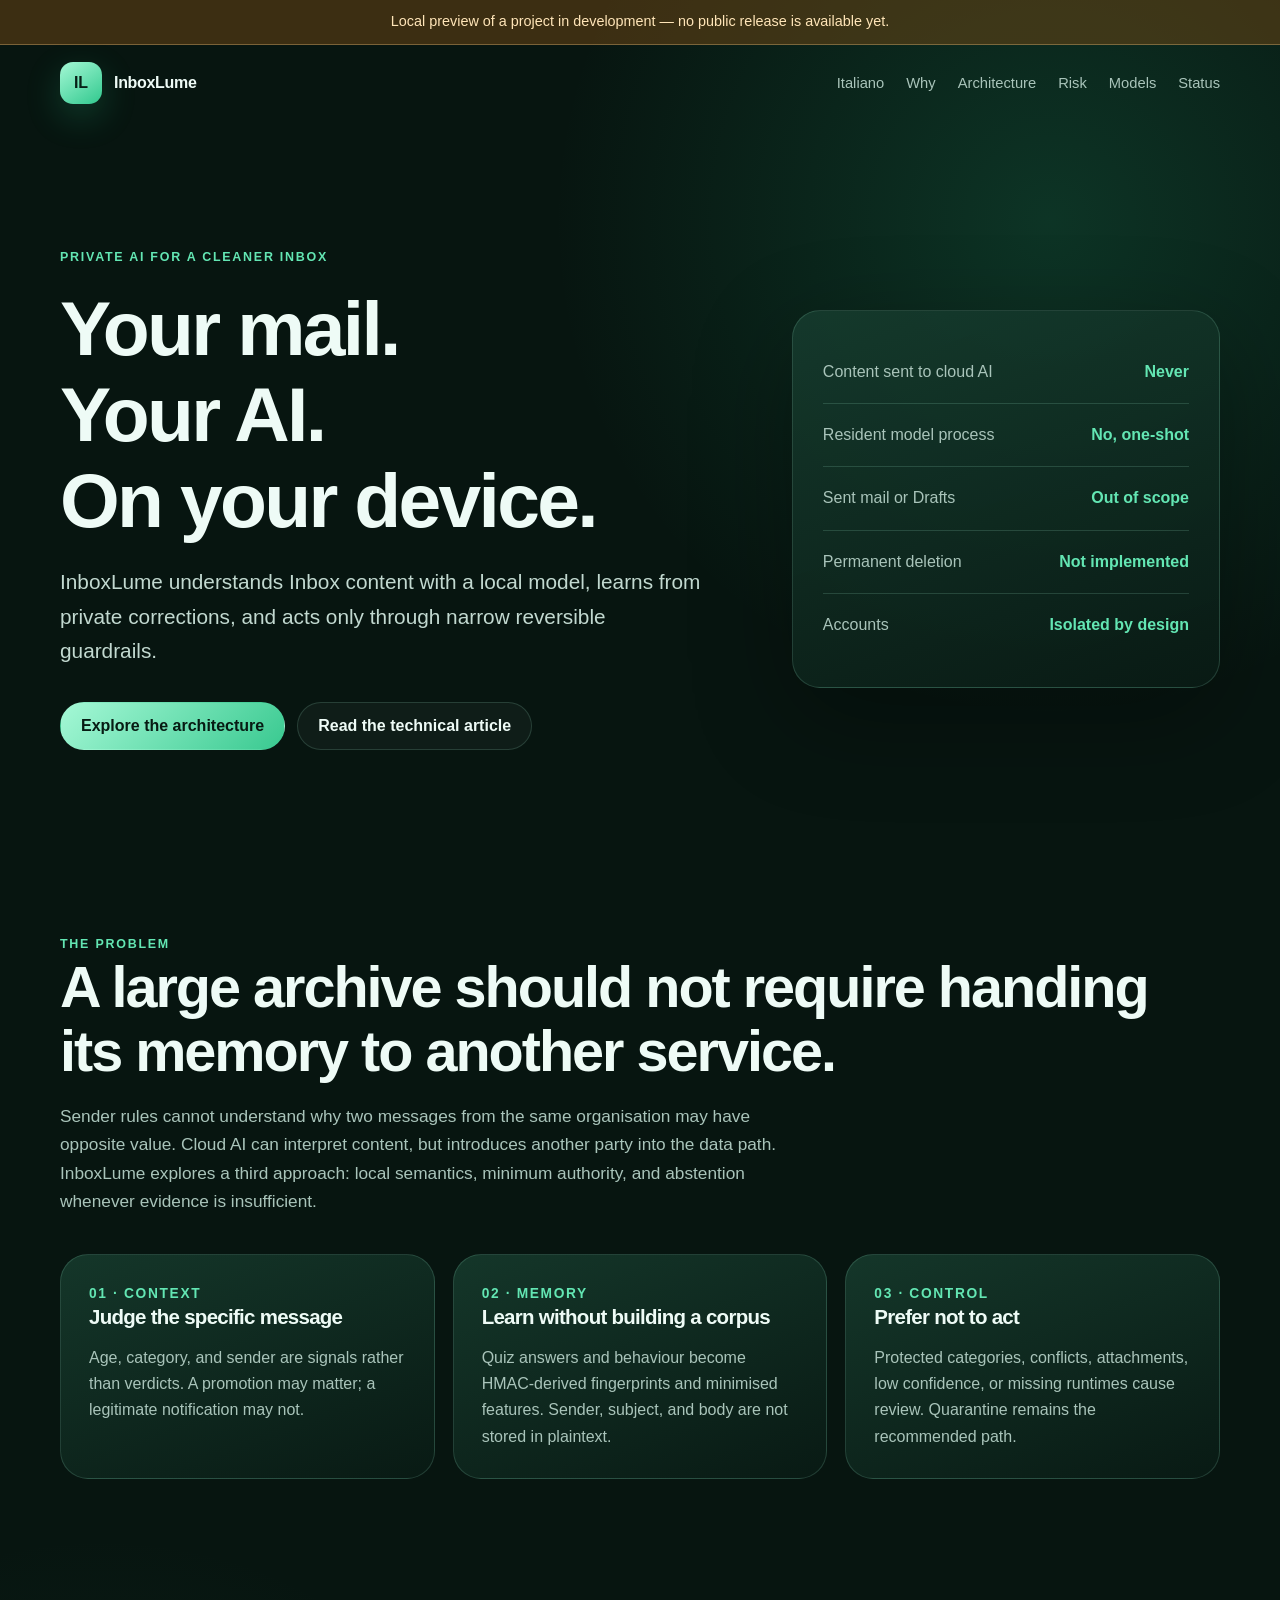
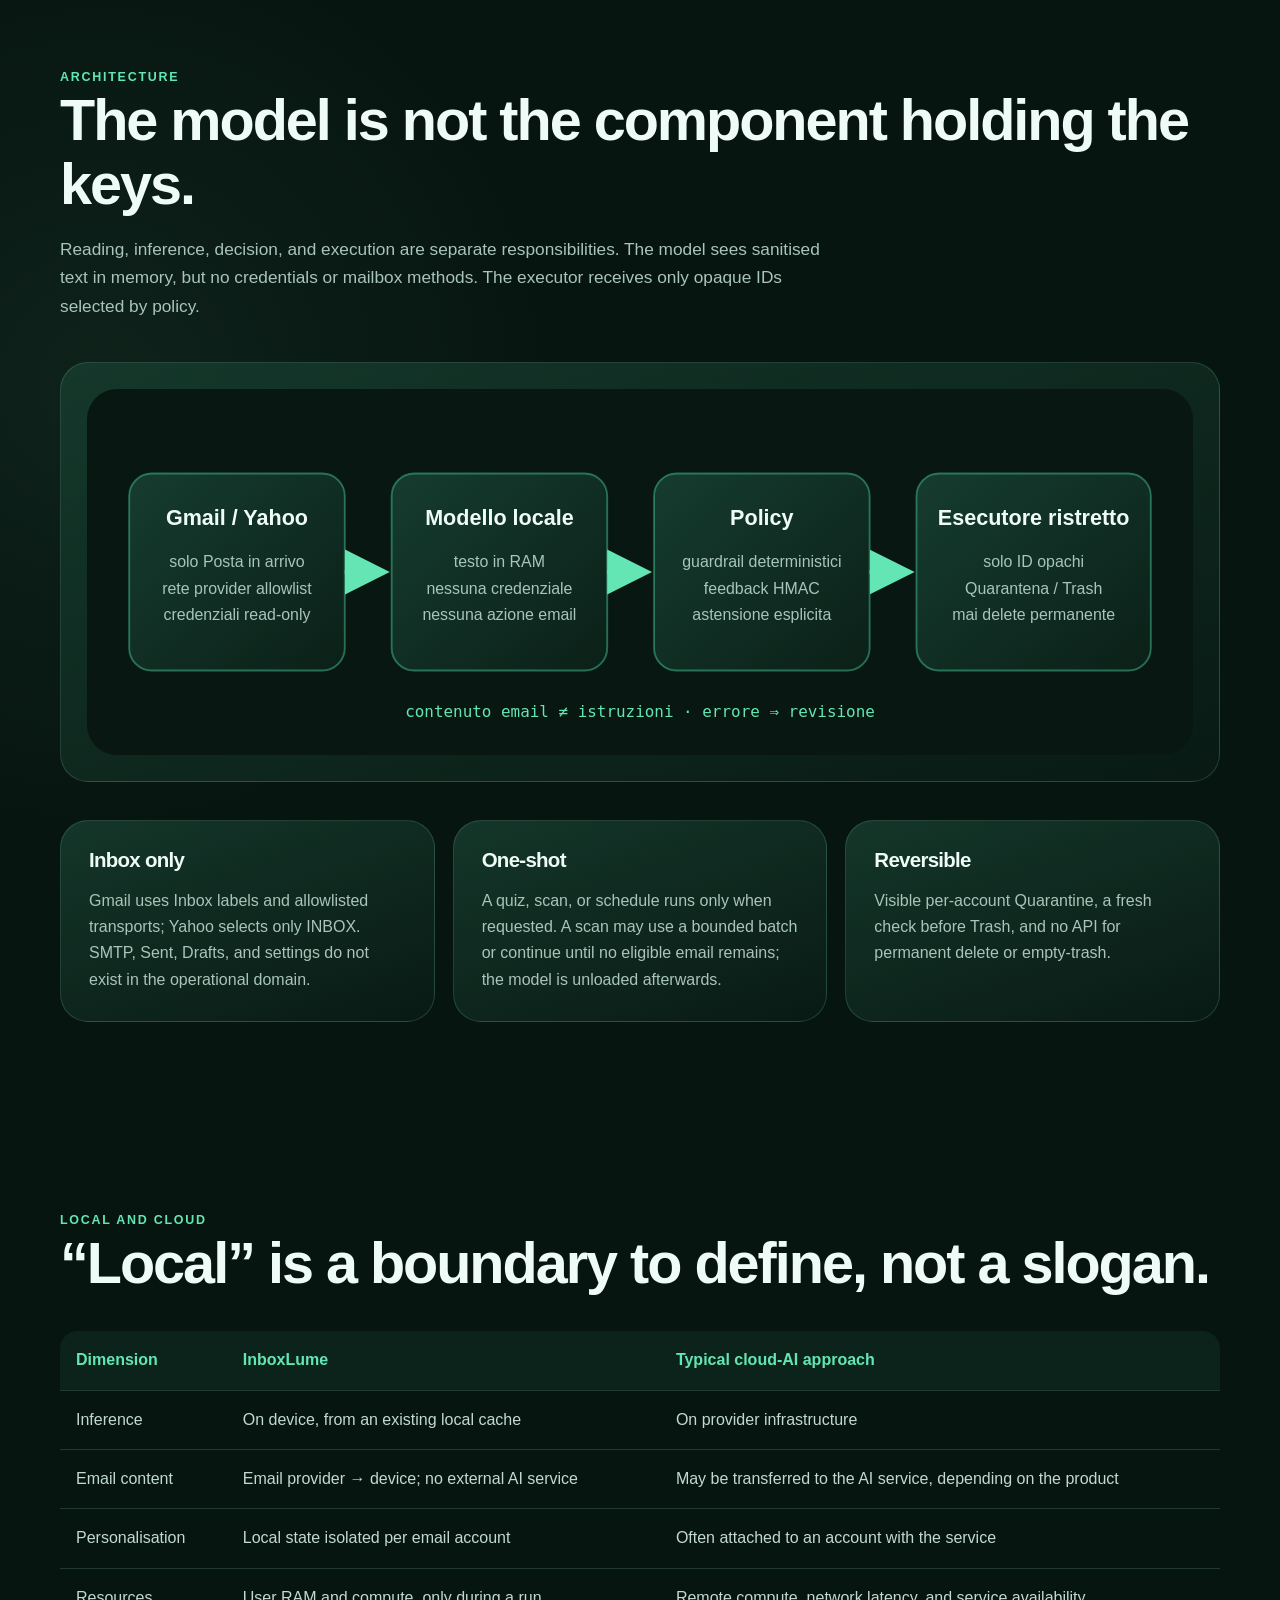
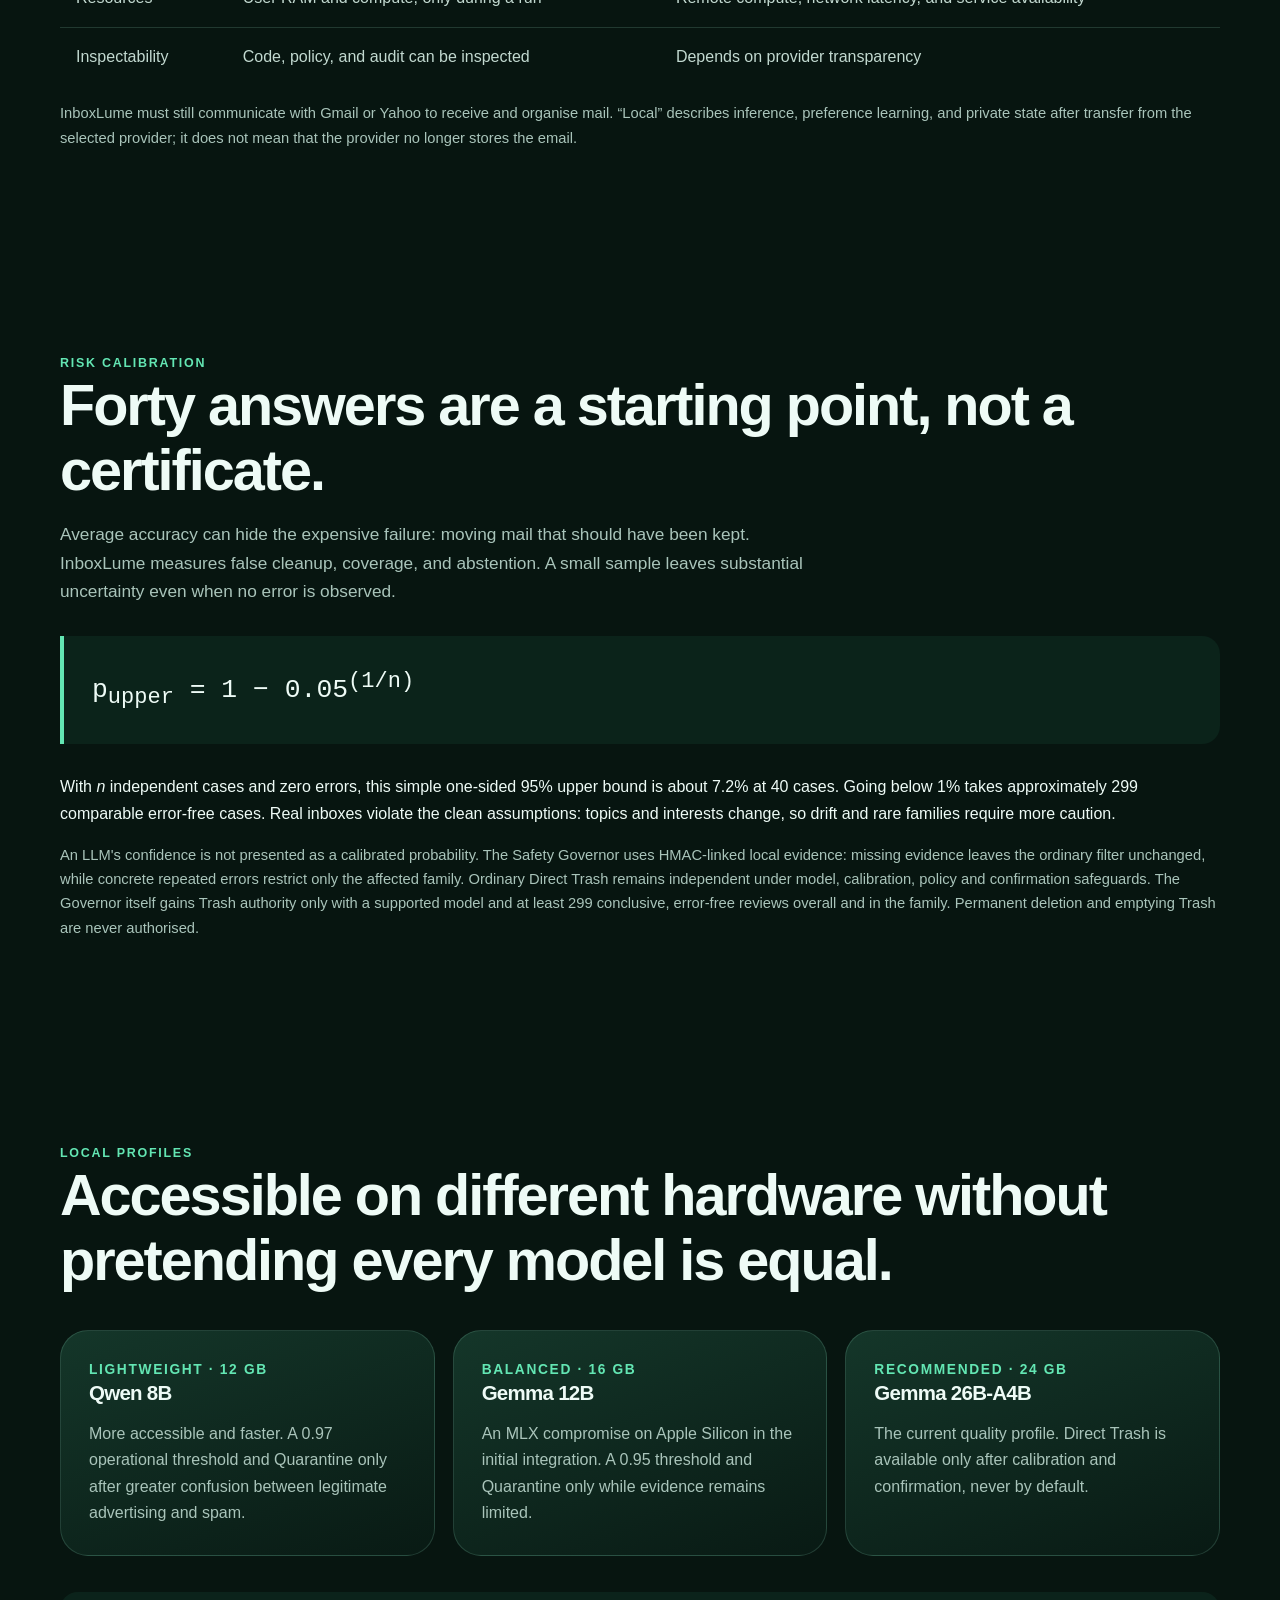
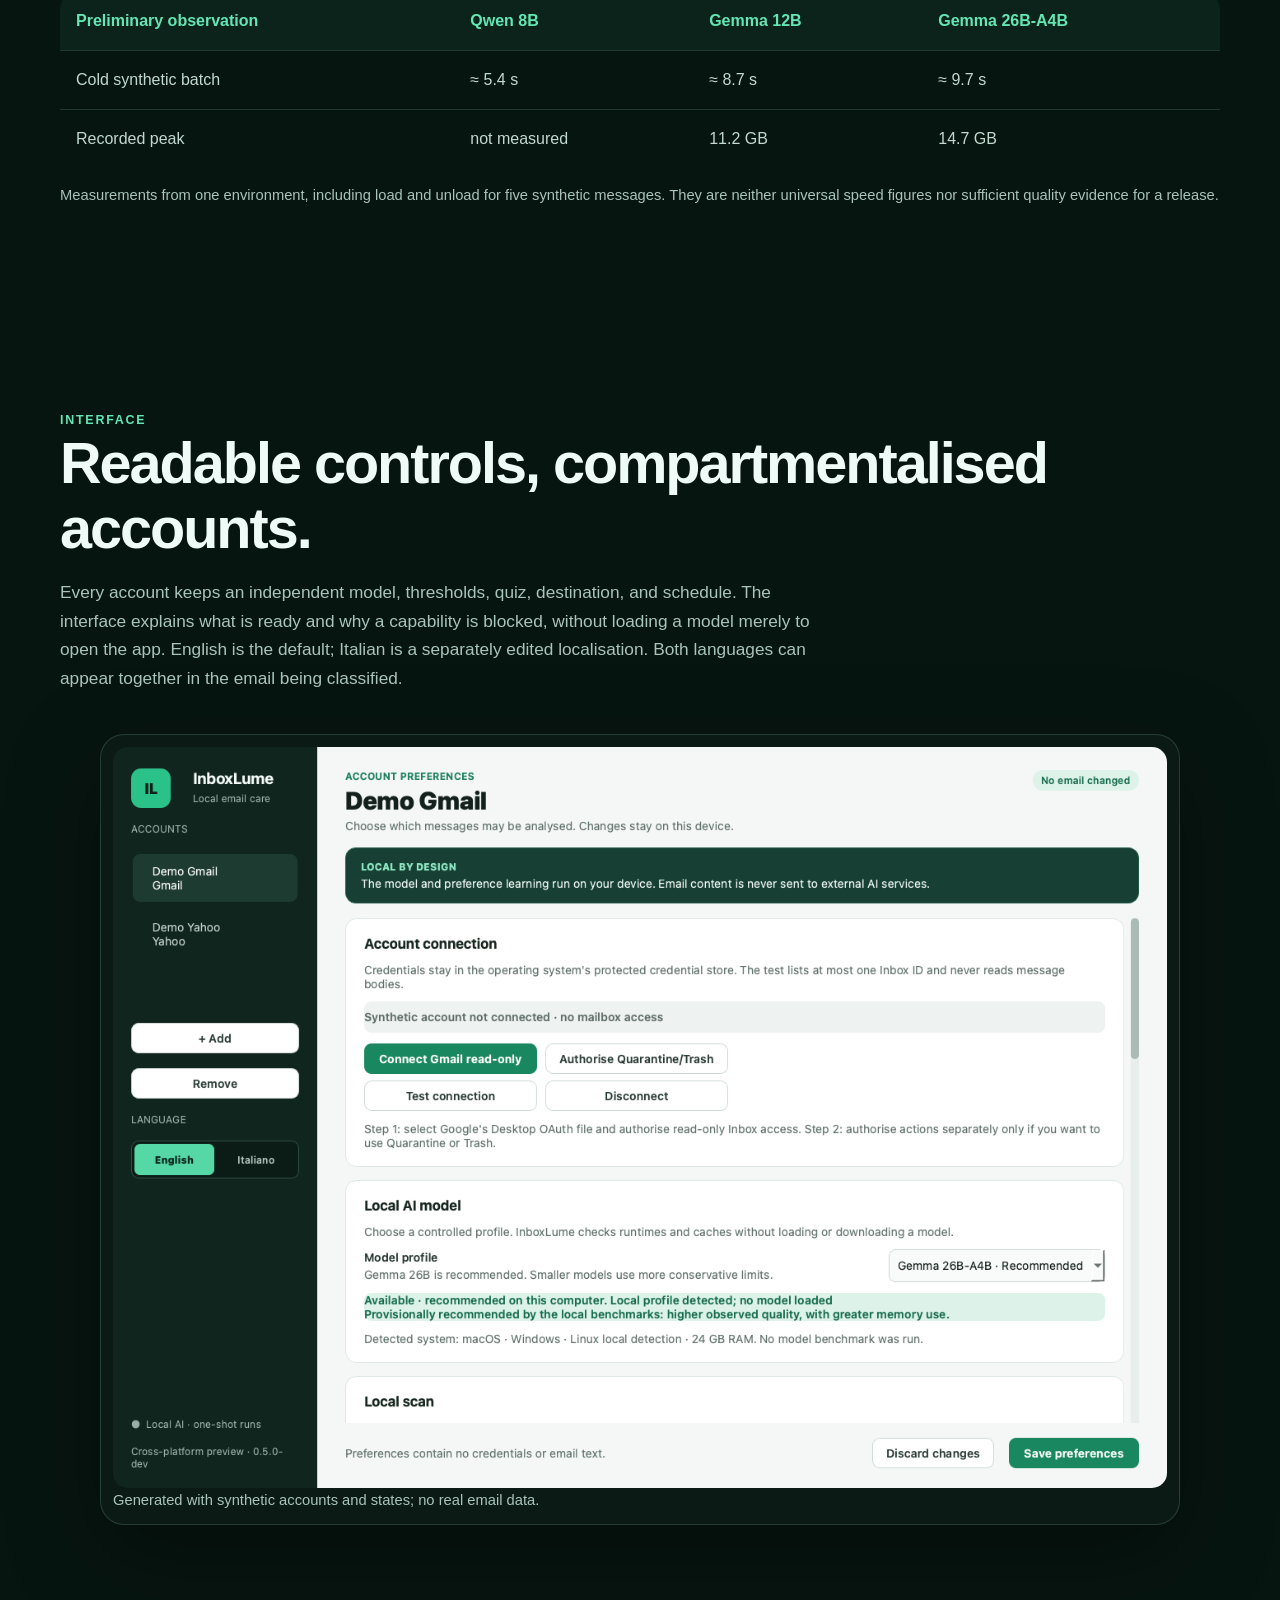
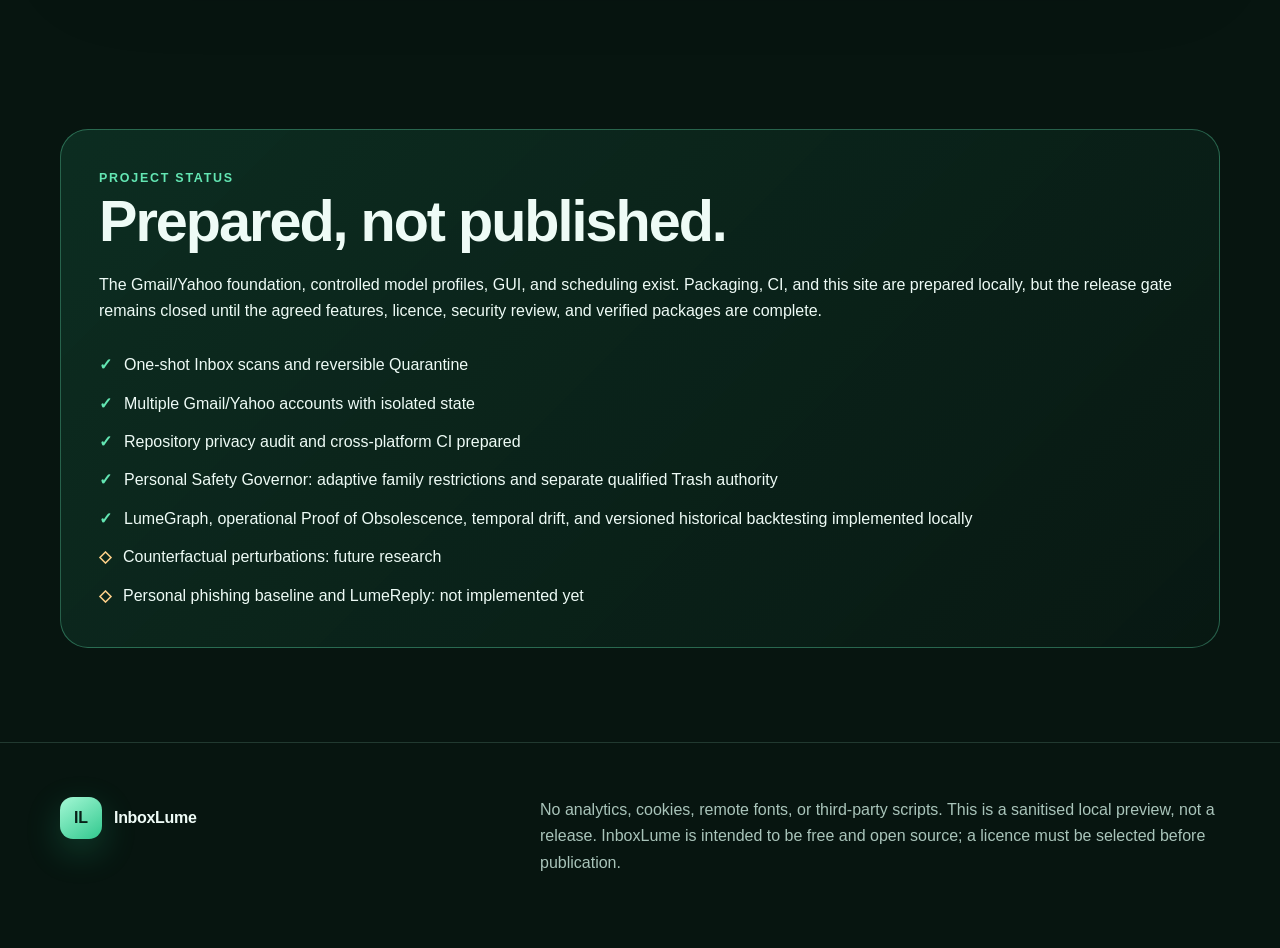
==== docs/index.html @ 3e479597 "Add tracked baseline for InboxLume 0.5.0.dev0 First tracked snapshot. Virtual environments, build ou" ====
<!doctype html>
<html lang="en">
<head>
  <meta charset="utf-8">
  <meta name="viewport" content="width=device-width, initial-scale=1">
  <meta name="description" content="InboxLume uses local AI models and deterministic guardrails to understand and maintain Gmail and Yahoo without sending email content to cloud AI services.">
  <meta name="color-scheme" content="dark">
  <title>InboxLume — Private AI for a cleaner inbox</title>
  <link rel="icon" href="assets/favicon.svg" type="image/svg+xml">
  <link rel="stylesheet" href="assets/site.css?v=20260830">
</head>
<body>
  <div class="preflight">Local preview of a project in development — no public release is available yet.</div>
  <header class="wrap">
    <nav aria-label="Main navigation">
      <a class="brand" href="#top"><span class="brand-mark">IL</span><strong>InboxLume</strong></a>
      <div class="nav-links">
        <a href="it/index.html" lang="it">Italiano</a>
        <a href="#why">Why</a><a href="#architecture">Architecture</a>
        <a href="#math">Risk</a><a href="#models">Models</a><a href="#status">Status</a>
      </div>
    </nav>
  </header>

  <main id="top">
    <div class="wrap hero">
      <div>
        <div class="eyebrow">Private AI for a cleaner inbox</div>
        <h1>Your mail.<br>Your AI.<br>On your device.</h1>
        <p class="lead">InboxLume understands Inbox content with a local model, learns from private corrections, and acts only through narrow reversible guardrails.</p>
        <div class="hero-actions">
          <a class="button primary" href="#architecture">Explore the architecture</a>
          <a class="button" href="ARTICLE.md">Read the technical article</a>
        </div>
      </div>
      <aside class="hero-card" aria-label="Core boundaries">
        <div class="signal"><span>Content sent to cloud AI</span><strong>Never</strong></div>
        <div class="signal"><span>Resident model process</span><strong>No, one-shot</strong></div>
        <div class="signal"><span>Sent mail or Drafts</span><strong>Out of scope</strong></div>
        <div class="signal"><span>Permanent deletion</span><strong>Not implemented</strong></div>
        <div class="signal"><span>Accounts</span><strong>Isolated by design</strong></div>
      </aside>
    </div>

    <section id="why" class="wrap">
      <div class="eyebrow">The problem</div>
      <h2>A large archive should not require handing its memory to another service.</h2>
      <p class="section-intro">Sender rules cannot understand why two messages from the same organisation may have opposite value. Cloud AI can interpret content, but introduces another party into the data path. InboxLume explores a third approach: local semantics, minimum authority, and abstention whenever evidence is insufficient.</p>
      <div class="grid">
        <article class="panel"><div class="number">01 · CONTEXT</div><h3>Judge the specific message</h3><p>Age, category, and sender are signals rather than verdicts. A promotion may matter; a legitimate notification may not.</p></article>
        <article class="panel"><div class="number">02 · MEMORY</div><h3>Learn without building a corpus</h3><p>Quiz answers and behaviour become HMAC-derived fingerprints and minimised features. Sender, subject, and body are not stored in plaintext.</p></article>
        <article class="panel"><div class="number">03 · CONTROL</div><h3>Prefer not to act</h3><p>Protected categories, conflicts, attachments, low confidence, or missing runtimes cause review. Quarantine remains the recommended path.</p></article>
      </div>
    </section>

    <section id="architecture" class="wrap">
      <div class="eyebrow">Architecture</div>
      <h2>The model is not the component holding the keys.</h2>
      <p class="section-intro">Reading, inference, decision, and execution are separate responsibilities. The model sees sanitised text in memory, but no credentials or mailbox methods. The executor receives only opaque IDs selected by policy.</p>
      <div class="architecture panel"><img src="assets/architecture.svg" alt="Diagram of InboxLume's four separated components"></div>
      <div class="grid">
        <article class="panel"><h3>Inbox only</h3><p>Gmail uses Inbox labels and allowlisted transports; Yahoo selects only INBOX. SMTP, Sent, Drafts, and settings do not exist in the operational domain.</p></article>
        <article class="panel"><h3>One-shot</h3><p>A quiz, scan, or schedule runs only when requested. A scan may use a bounded batch or continue until no eligible email remains; the model is unloaded afterwards.</p></article>
        <article class="panel"><h3>Reversible</h3><p>Visible per-account Quarantine, a fresh check before Trash, and no API for permanent delete or empty-trash.</p></article>
      </div>
    </section>

    <section class="wrap">
      <div class="eyebrow">Local and cloud</div>
      <h2>“Local” is a boundary to define, not a slogan.</h2>
      <table class="comparison">
        <thead><tr><th>Dimension</th><th>InboxLume</th><th>Typical cloud-AI approach</th></tr></thead>
        <tbody>
          <tr><td>Inference</td><td>On device, from an existing local cache</td><td>On provider infrastructure</td></tr>
          <tr><td>Email content</td><td>Email provider → device; no external AI service</td><td>May be transferred to the AI service, depending on the product</td></tr>
          <tr><td>Personalisation</td><td>Local state isolated per email account</td><td>Often attached to an account with the service</td></tr>
          <tr><td>Resources</td><td>User RAM and compute, only during a run</td><td>Remote compute, network latency, and service availability</td></tr>
          <tr><td>Inspectability</td><td>Code, policy, and audit can be inspected</td><td>Depends on provider transparency</td></tr>
        </tbody>
      </table>
      <p class="fineprint">InboxLume must still communicate with Gmail or Yahoo to receive and organise mail. “Local” describes inference, preference learning, and private state after transfer from the selected provider; it does not mean that the provider no longer stores the email.</p>
    </section>

    <section id="math" class="wrap">
      <div class="eyebrow">Risk calibration</div>
      <h2>Forty answers are a starting point, not a certificate.</h2>
      <p class="section-intro">Average accuracy can hide the expensive failure: moving mail that should have been kept. InboxLume measures false cleanup, coverage, and abstention. A small sample leaves substantial uncertainty even when no error is observed.</p>
      <div class="formula">p<sub>upper</sub> = 1 − 0.05<sup>(1/n)</sup></div>
      <p>With <em>n</em> independent cases and zero errors, this simple one-sided 95% upper bound is about 7.2% at 40 cases. Going below 1% takes approximately 299 comparable error-free cases. Real inboxes violate the clean assumptions: topics and interests change, so drift and rare families require more caution.</p>
      <p class="fineprint">An LLM's confidence is not presented as a calibrated probability. The Safety Governor uses HMAC-linked local evidence: missing evidence leaves the ordinary filter unchanged, while concrete repeated errors restrict only the affected family. Ordinary Direct Trash remains independent under model, calibration, policy and confirmation safeguards. The Governor itself gains Trash authority only with a supported model and at least 299 conclusive, error-free reviews overall and in the family. Permanent deletion and emptying Trash are never authorised.</p>
    </section>

    <section id="models" class="wrap">
      <div class="eyebrow">Local profiles</div>
      <h2>Accessible on different hardware without pretending every model is equal.</h2>
      <div class="grid">
        <article class="panel"><div class="number">LIGHTWEIGHT · 12 GB</div><h3>Qwen 8B</h3><p>More accessible and faster. A 0.97 operational threshold and Quarantine only after greater confusion between legitimate advertising and spam.</p></article>
        <article class="panel"><div class="number">BALANCED · 16 GB</div><h3>Gemma 12B</h3><p>An MLX compromise on Apple Silicon in the initial integration. A 0.95 threshold and Quarantine only while evidence remains limited.</p></article>
        <article class="panel"><div class="number">RECOMMENDED · 24 GB</div><h3>Gemma 26B-A4B</h3><p>The current quality profile. Direct Trash is available only after calibration and confirmation, never by default.</p></article>
      </div>
      <table class="comparison">
        <thead><tr><th>Preliminary observation</th><th>Qwen 8B</th><th>Gemma 12B</th><th>Gemma 26B-A4B</th></tr></thead>
        <tbody><tr><td>Cold synthetic batch</td><td>≈ 5.4 s</td><td>≈ 8.7 s</td><td>≈ 9.7 s</td></tr><tr><td>Recorded peak</td><td>not measured</td><td>11.2 GB</td><td>14.7 GB</td></tr></tbody>
      </table>
      <p class="fineprint">Measurements from one environment, including load and unload for five synthetic messages. They are neither universal speed figures nor sufficient quality evidence for a release.</p>
    </section>

    <section class="wrap">
      <div class="eyebrow">Interface</div>
      <h2>Readable controls, compartmentalised accounts.</h2>
      <p class="section-intro">Every account keeps an independent model, thresholds, quiz, destination, and schedule. The interface explains what is ready and why a capability is blocked, without loading a model merely to open the app. English is the default; Italian is a separately edited localisation. Both languages can appear together in the email being classified.</p>
      <figure class="screenshot"><img src="assets/inboxlume-settings.png" alt="InboxLume interface with synthetic accounts and local settings"><figcaption class="fineprint">Generated with synthetic accounts and states; no real email data.</figcaption></figure>
    </section>

    <section id="status" class="wrap">
      <div class="callout">
        <div class="eyebrow">Project status</div>
        <h2>Prepared, not published.</h2>
        <p>The Gmail/Yahoo foundation, controlled model profiles, GUI, and scheduling exist. Packaging, CI, and this site are prepared locally, but the release gate remains closed until the agreed features, licence, security review, and verified packages are complete.</p>
        <div class="status-list">
          <div class="status-item">One-shot Inbox scans and reversible Quarantine</div>
          <div class="status-item">Multiple Gmail/Yahoo accounts with isolated state</div>
          <div class="status-item">Repository privacy audit and cross-platform CI prepared</div>
          <div class="status-item">Personal Safety Governor: adaptive family restrictions and separate qualified Trash authority</div>
          <div class="status-item">LumeGraph, operational Proof of Obsolescence, temporal drift, and versioned historical backtesting implemented locally</div>
          <div class="status-item future">Counterfactual perturbations: future research</div>
          <div class="status-item future">Personal phishing baseline and LumeReply: not implemented yet</div>
        </div>
      </div>
    </section>
  </main>

  <footer>
    <div class="wrap footer-grid">
      <div><a class="brand" href="#top"><span class="brand-mark">IL</span><strong>InboxLume</strong></a></div>
      <div class="privacy-note">No analytics, cookies, remote fonts, or third-party scripts. This is a sanitised local preview, not a release. InboxLume is intended to be free and open source; a licence must be selected before publication.</div>
    </div>
  </footer>
</body>
</html>
---- docs/assets/site.css ----
:root {
  color-scheme: dark;
  --ink: #eefbf6;
  --muted: #a9c4ba;
  --deep: #071510;
  --panel: #0d211a;
  --panel-soft: #112b22;
  --line: rgba(159, 237, 204, 0.17);
  --lume: #63e6b3;
  --lume-dark: #20b77e;
  --warm: #ffd18a;
  --danger: #ffae9f;
  --max: 1160px;
}

* { box-sizing: border-box; }
html { scroll-behavior: smooth; }
body {
  margin: 0;
  color: var(--ink);
  background:
    radial-gradient(circle at 82% 3%, rgba(39, 187, 130, 0.19), transparent 31rem),
    radial-gradient(circle at 8% 27%, rgba(65, 130, 105, 0.12), transparent 28rem),
    var(--deep);
  font-family: Inter, ui-sans-serif, -apple-system, BlinkMacSystemFont, "Segoe UI", sans-serif;
  line-height: 1.65;
}

a { color: var(--lume); text-underline-offset: .2em; }
a:hover { color: #b7ffe2; }
img { max-width: 100%; }
.wrap { width: min(calc(100% - 36px), var(--max)); margin-inline: auto; }

.preflight {
  padding: 10px 18px;
  color: #ffe5b8;
  background: rgba(104, 68, 21, 0.55);
  border-bottom: 1px solid rgba(255, 209, 138, 0.32);
  text-align: center;
  font-size: .9rem;
}

nav {
  display: flex;
  align-items: center;
  justify-content: space-between;
  min-height: 76px;
  gap: 24px;
}
.brand { display: flex; align-items: center; gap: 12px; color: var(--ink); text-decoration: none; }
.brand-mark {
  display: grid; place-items: center; width: 42px; height: 42px;
  border-radius: 13px; color: #072017; background: linear-gradient(145deg, #a4f8d5, #31c88e);
  font-weight: 900; box-shadow: 0 12px 35px rgba(42, 196, 139, .24);
}
.brand strong { letter-spacing: -.02em; }
.nav-links { display: flex; gap: 22px; flex-wrap: wrap; }
.nav-links a { color: var(--muted); text-decoration: none; font-size: .92rem; }

.hero {
  display: grid;
  grid-template-columns: 1.2fr .8fr;
  align-items: center;
  gap: clamp(36px, 7vw, 90px);
  padding: clamp(62px, 10vw, 126px) 0 90px;
}
.eyebrow { color: var(--lume); font-weight: 800; letter-spacing: .14em; text-transform: uppercase; font-size: .78rem; }
h1, h2, h3 { line-height: 1.12; letter-spacing: -.035em; }
h1 { margin: 18px 0 22px; font-size: clamp(3.1rem, 6vw, 5rem); max-width: 13ch; }
h2 { font-size: clamp(2.1rem, 4.5vw, 4rem); margin: 0 0 18px; }
h3 { font-size: 1.28rem; margin: 0 0 10px; }
.lead { max-width: 650px; color: #c2d9d0; font-size: clamp(1.08rem, 2vw, 1.3rem); }
.hero-actions { display: flex; gap: 12px; flex-wrap: wrap; margin-top: 34px; }
.button {
  display: inline-flex; align-items: center; justify-content: center; min-height: 48px;
  padding: 0 20px; border: 1px solid var(--line); border-radius: 999px;
  color: var(--ink); text-decoration: none; font-weight: 750; background: rgba(255,255,255,.035);
}
.button.primary { color: #071b13; border-color: transparent; background: linear-gradient(135deg, #a5f8d6, #39c990); }
.hero-card, .panel {
  border: 1px solid var(--line); border-radius: 28px;
  background: linear-gradient(160deg, rgba(23, 61, 47, .84), rgba(9, 27, 21, .85));
  box-shadow: 0 30px 100px rgba(0, 0, 0, .32);
}
.hero-card { padding: 30px; }
.signal { display: flex; justify-content: space-between; gap: 20px; padding: 18px 0; border-bottom: 1px solid var(--line); }
.signal:last-child { border-bottom: 0; }
.signal span { color: var(--muted); }
.signal strong { color: var(--lume); text-align: right; }

section { padding: 94px 0; }
.section-intro { max-width: 760px; color: var(--muted); font-size: 1.08rem; }
.grid { display: grid; grid-template-columns: repeat(3, 1fr); gap: 18px; margin-top: 38px; }
.panel { padding: 28px; box-shadow: none; }
.panel p { color: var(--muted); margin-bottom: 0; }
.number { color: var(--lume); font-weight: 850; font-size: .86rem; letter-spacing: .12em; }

.architecture { margin-top: 42px; padding: 26px; overflow: hidden; }
.architecture img { width: 100%; display: block; }

.comparison { width: 100%; margin-top: 36px; border-collapse: collapse; overflow: hidden; border-radius: 18px; }
.comparison th, .comparison td { padding: 16px; border-bottom: 1px solid var(--line); text-align: left; vertical-align: top; }
.comparison th { color: var(--lume); background: rgba(69, 207, 152, .08); }
.comparison td { color: #c2d9d0; }
.comparison tr:last-child td { border-bottom: 0; }

.formula {
  margin: 30px 0; padding: 28px; border-left: 4px solid var(--lume);
  background: rgba(63, 211, 154, .07); border-radius: 0 18px 18px 0;
  font-family: ui-monospace, SFMono-Regular, Menlo, Consolas, monospace;
  font-size: clamp(1.15rem, 3vw, 1.65rem);
}
.fineprint { color: var(--muted); font-size: .92rem; }
.status-list { display: grid; gap: 12px; margin-top: 28px; }
.status-item { display: flex; gap: 12px; align-items: flex-start; }
.status-item::before { content: "✓"; color: var(--lume); font-weight: 900; }
.status-item.future::before { content: "◇"; color: var(--warm); }

.screenshot {
  margin-top: 42px; padding: 12px; border: 1px solid var(--line); border-radius: 24px;
  background: rgba(255,255,255,.025); box-shadow: 0 30px 90px rgba(0,0,0,.34);
}
.screenshot img { display: block; border-radius: 15px; }

.callout { padding: 38px; border: 1px solid rgba(99,230,179,.35); border-radius: 28px; background: linear-gradient(135deg, rgba(47,184,131,.15), rgba(10,29,22,.45)); }
footer { padding: 54px 0 72px; border-top: 1px solid var(--line); color: var(--muted); }
.footer-grid { display: flex; justify-content: space-between; gap: 30px; flex-wrap: wrap; }
.privacy-note { max-width: 680px; }

@media (max-width: 860px) {
  .hero { grid-template-columns: 1fr; }
  .hero-card { max-width: 620px; }
  .grid { grid-template-columns: 1fr; }
  .nav-links { display: none; }
  .comparison { display: block; overflow-x: auto; }
}

@media (prefers-reduced-motion: reduce) { html { scroll-behavior: auto; } }
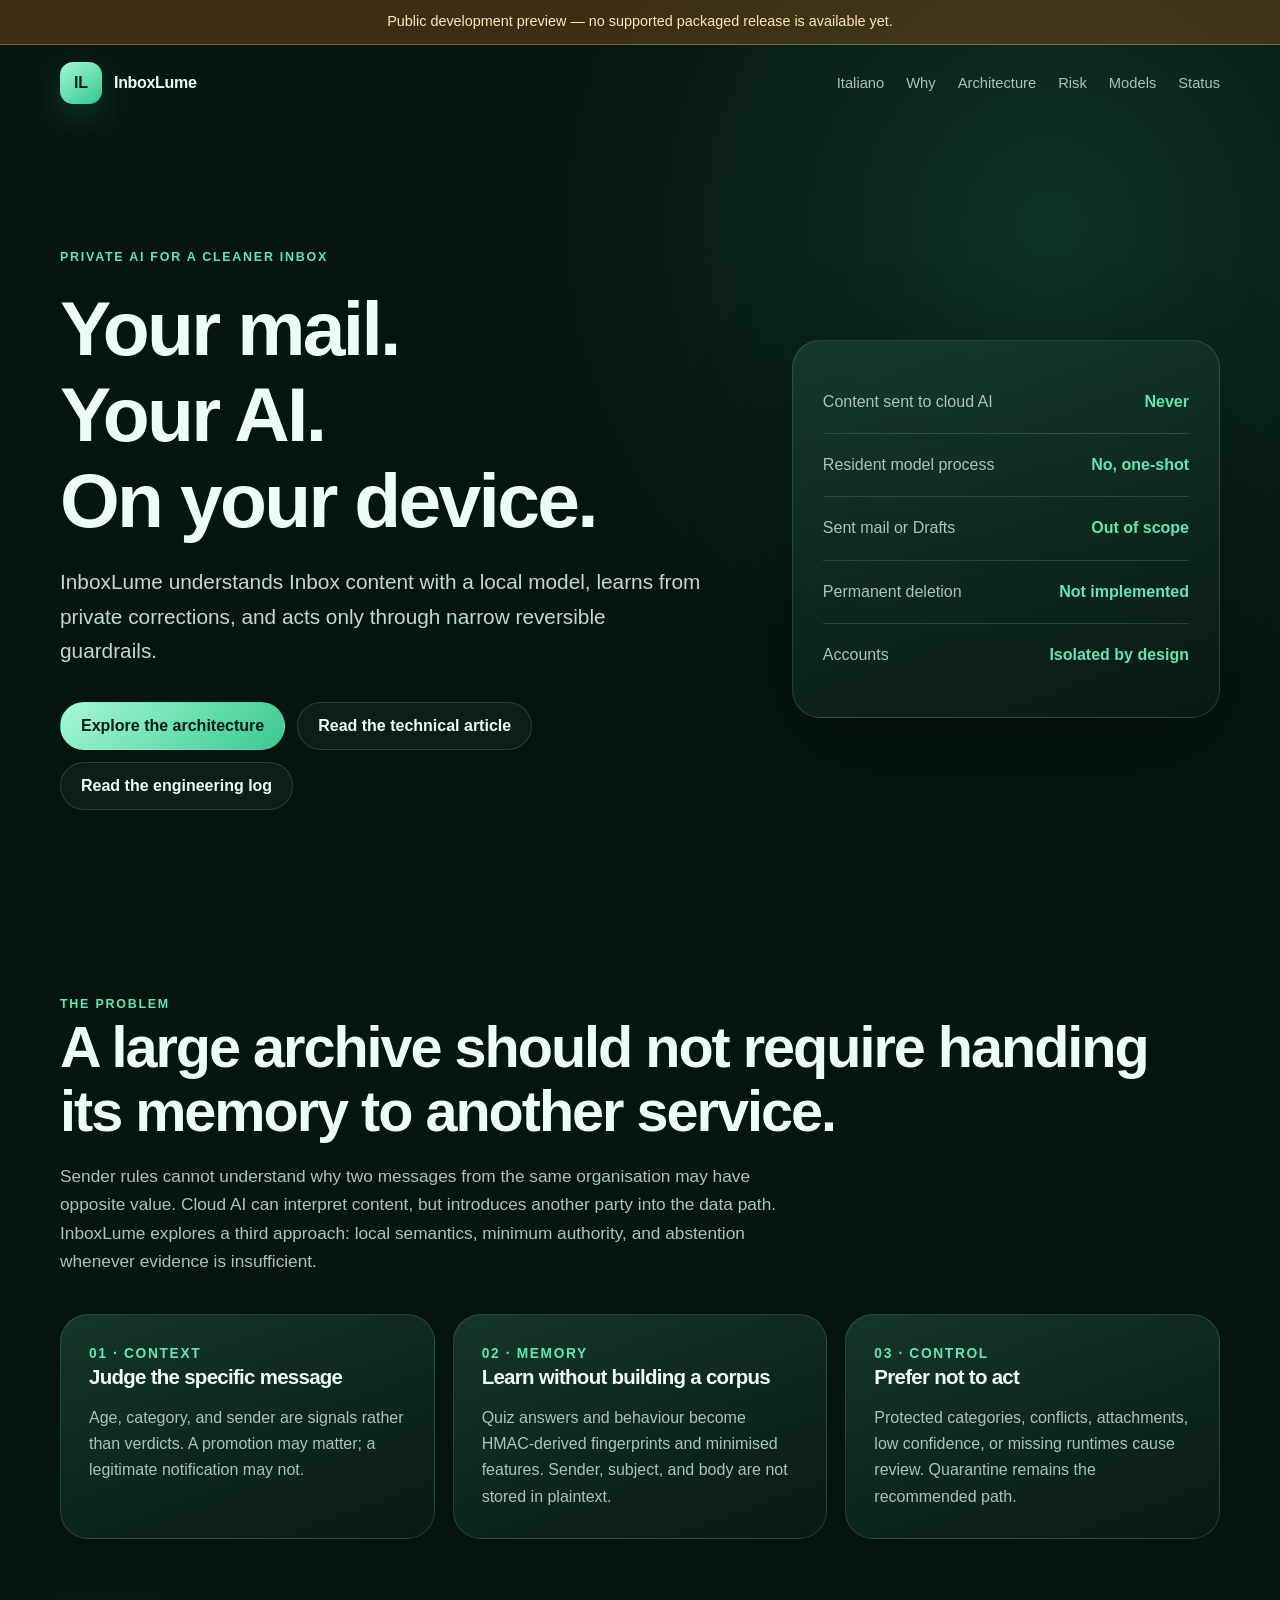
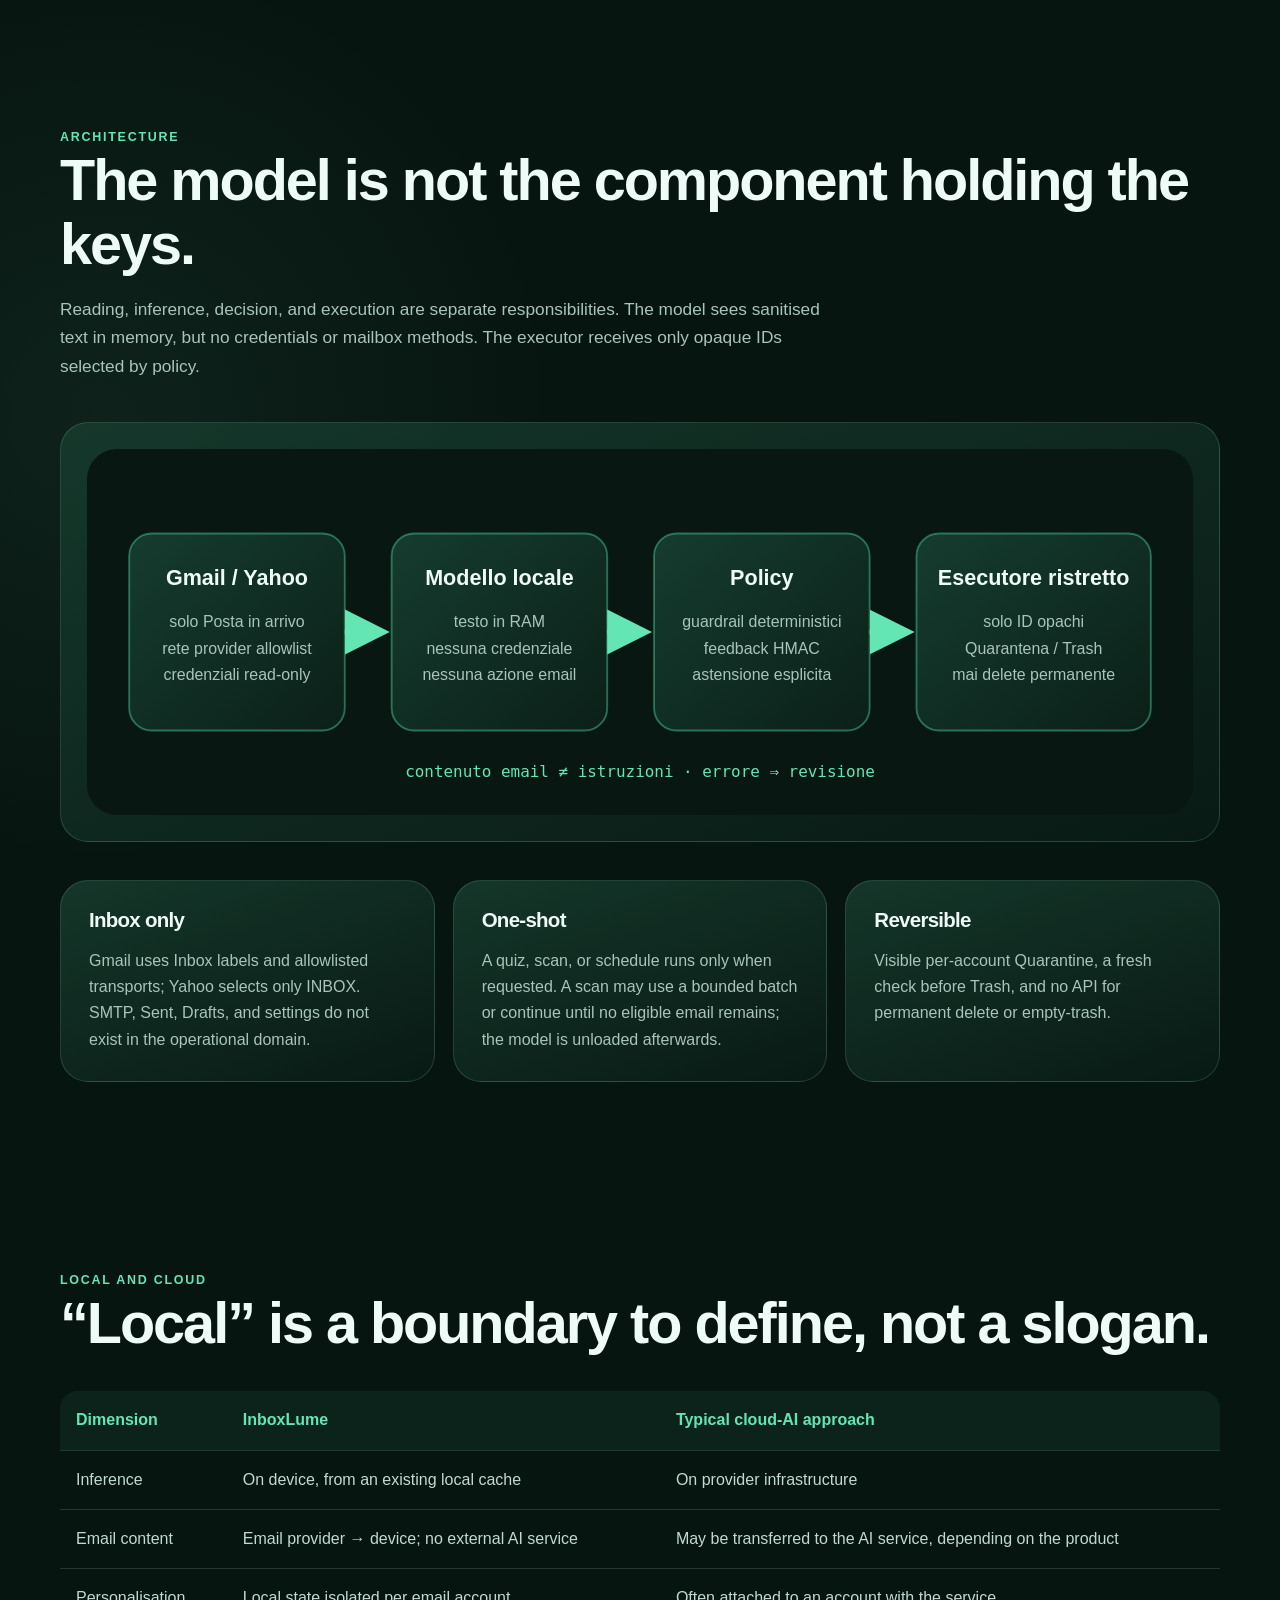
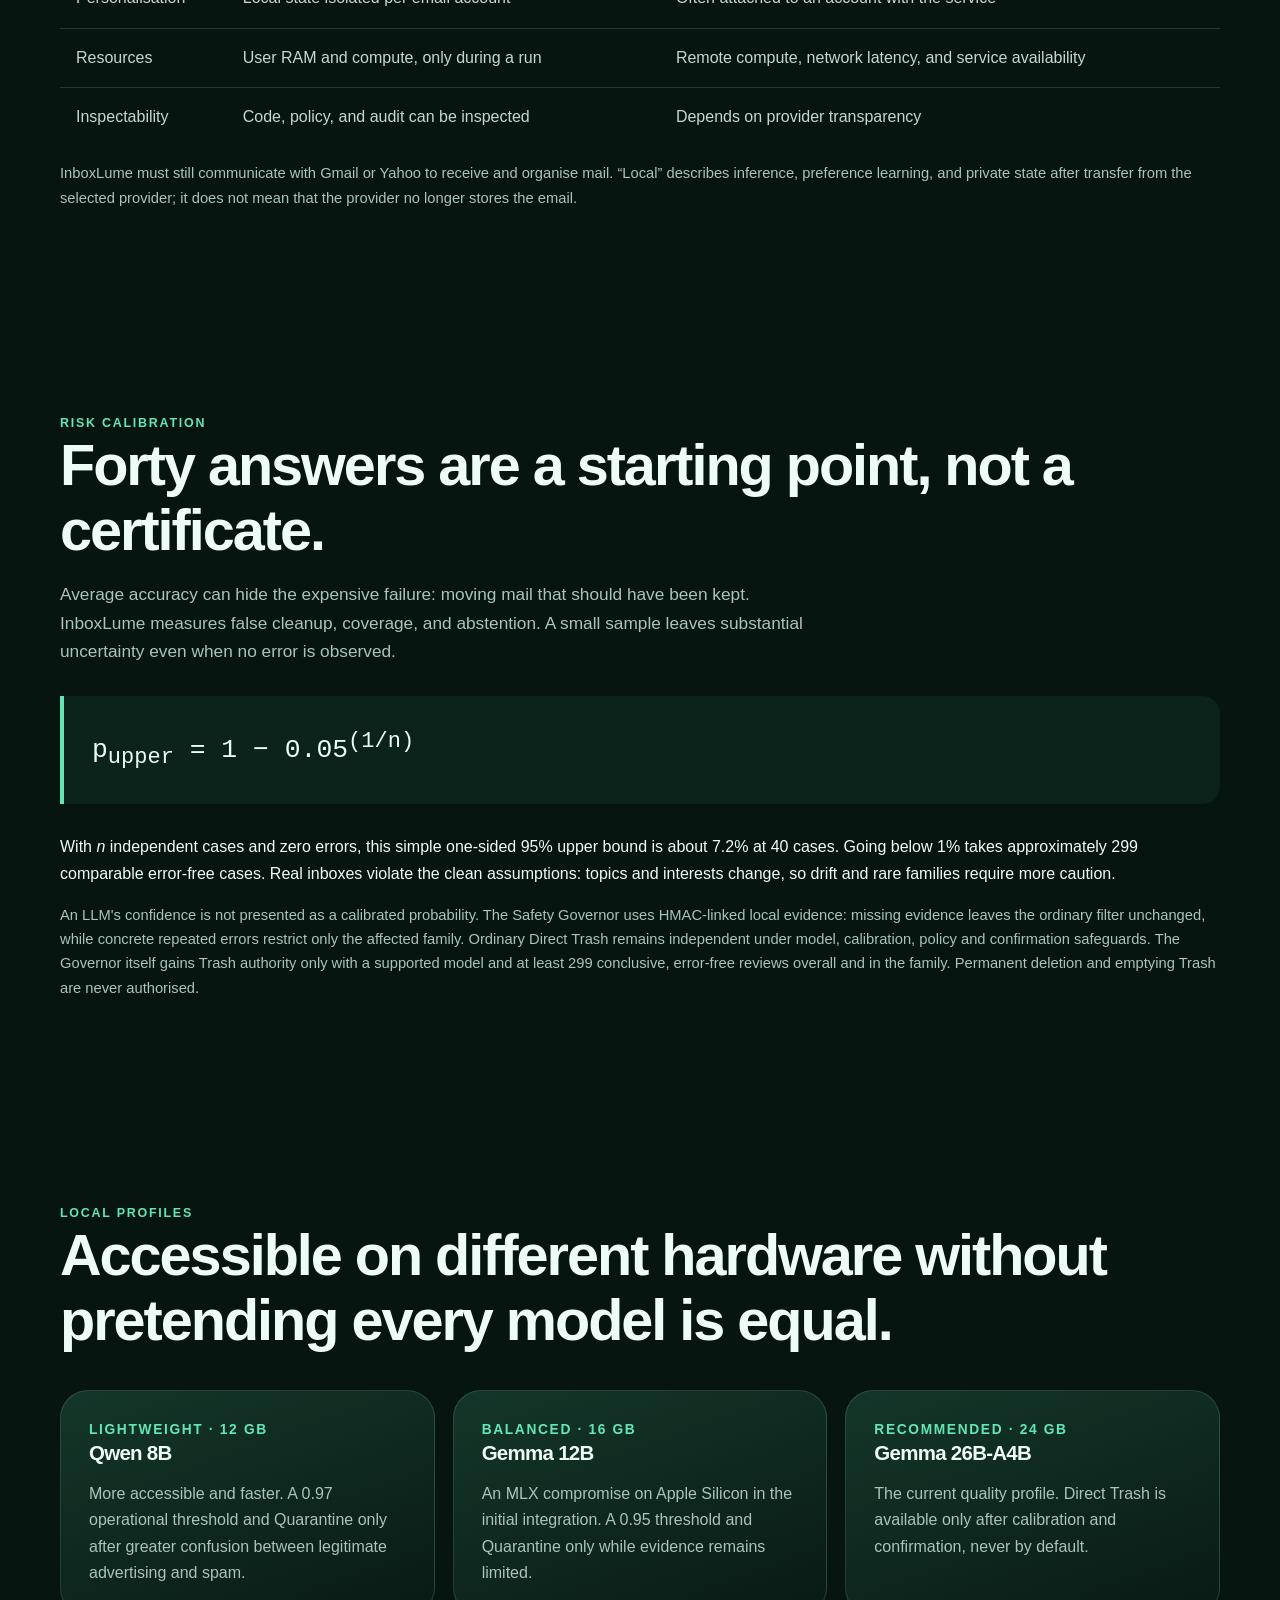
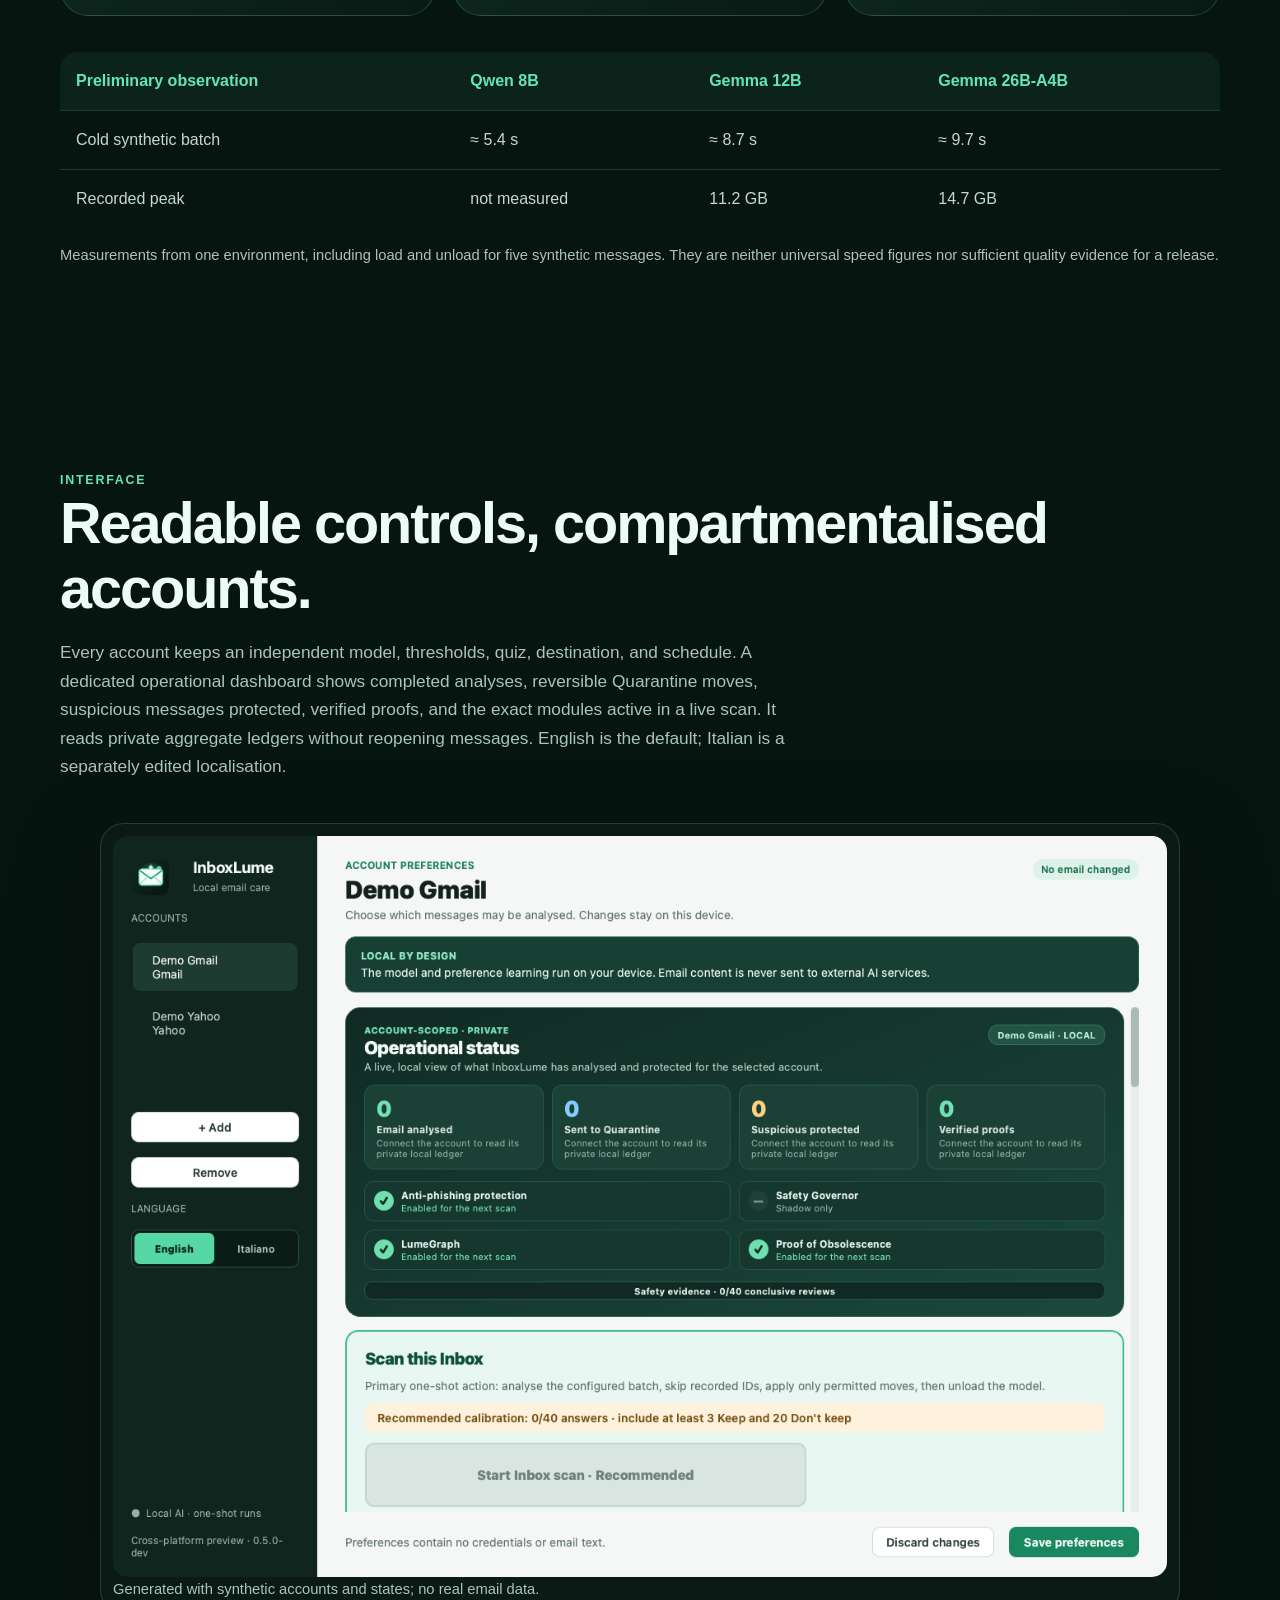
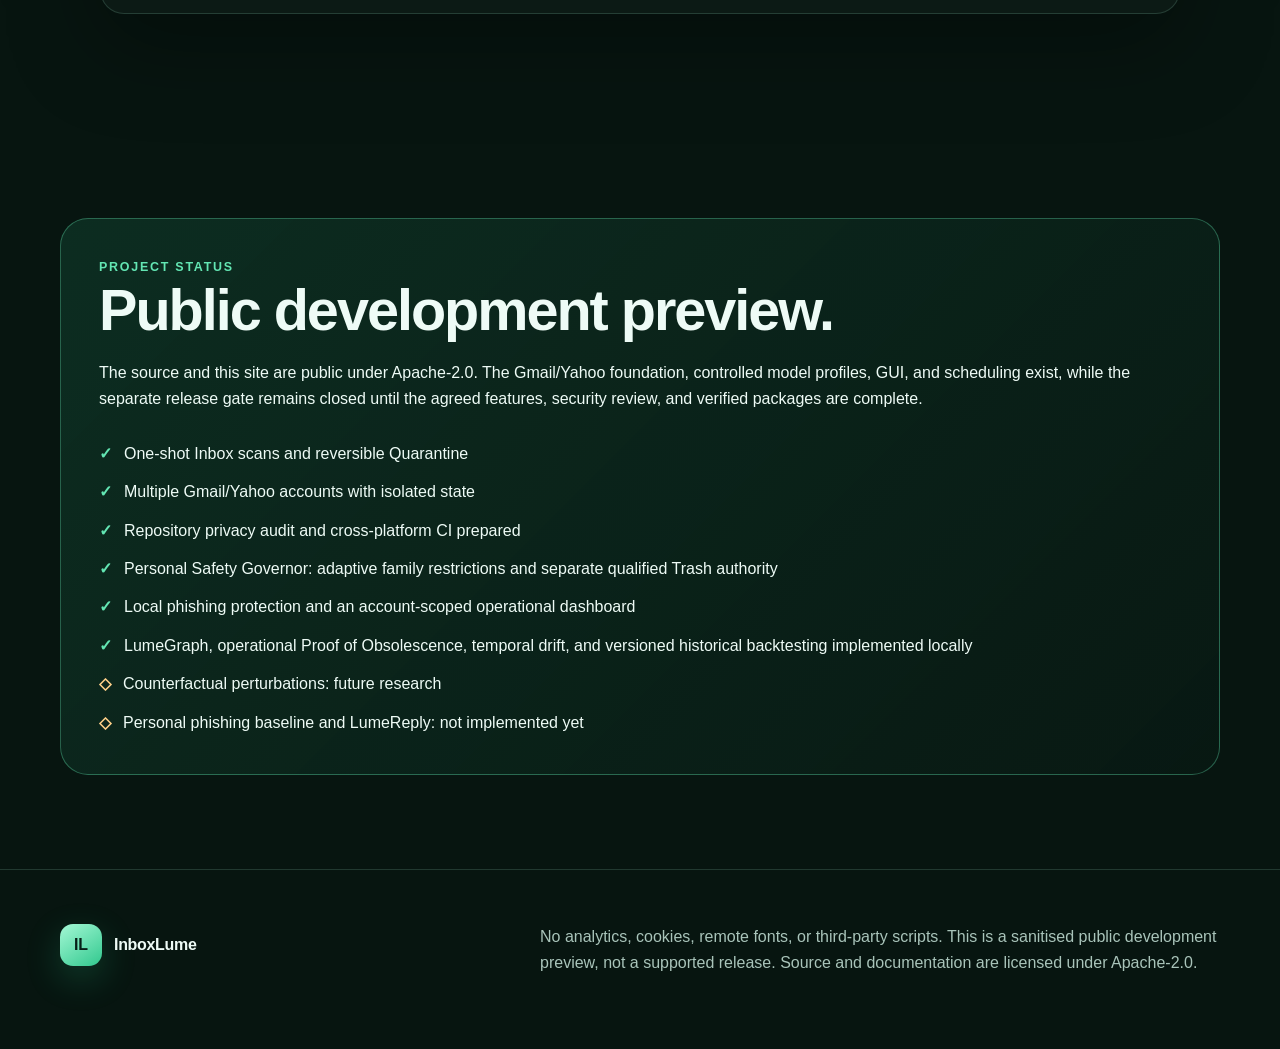
==== commit 20048c7c: "Add operational dashboard and prepare public project" ====
--- a/docs/index.html
+++ b/docs/index.html
@@ -5,12 +5,19 @@
   <meta name="viewport" content="width=device-width, initial-scale=1">
   <meta name="description" content="InboxLume uses local AI models and deterministic guardrails to understand and maintain Gmail and Yahoo without sending email content to cloud AI services.">
   <meta name="color-scheme" content="dark">
+  <meta property="og:type" content="website">
+  <meta property="og:title" content="InboxLume — Private AI for a cleaner inbox">
+  <meta property="og:description" content="Local email understanding with private learning, reversible actions, and explicit safety evidence.">
+  <meta property="og:url" content="https://vellblue.github.io/inboxlume/">
   <title>InboxLume — Private AI for a cleaner inbox</title>
   <link rel="icon" href="assets/favicon.svg" type="image/svg+xml">
-  <link rel="stylesheet" href="assets/site.css?v=20260830">
+  <link rel="canonical" href="https://vellblue.github.io/inboxlume/">
+  <link rel="alternate" hreflang="en" href="https://vellblue.github.io/inboxlume/">
+  <link rel="alternate" hreflang="it" href="https://vellblue.github.io/inboxlume/it/">
+  <link rel="stylesheet" href="assets/site.css?v=20260831">
 </head>
 <body>
-  <div class="preflight">Local preview of a project in development — no public release is available yet.</div>
+  <div class="preflight">Public development preview — no supported packaged release is available yet.</div>
   <header class="wrap">
     <nav aria-label="Main navigation">
       <a class="brand" href="#top"><span class="brand-mark">IL</span><strong>InboxLume</strong></a>
@@ -31,6 +38,7 @@
         <div class="hero-actions">
           <a class="button primary" href="#architecture">Explore the architecture</a>
           <a class="button" href="ARTICLE.md">Read the technical article</a>
+          <a class="button" href="engineering-log.html">Read the engineering log</a>
         </div>
       </div>
       <aside class="hero-card" aria-label="Core boundaries">
@@ -108,20 +116,21 @@
     <section class="wrap">
       <div class="eyebrow">Interface</div>
       <h2>Readable controls, compartmentalised accounts.</h2>
-      <p class="section-intro">Every account keeps an independent model, thresholds, quiz, destination, and schedule. The interface explains what is ready and why a capability is blocked, without loading a model merely to open the app. English is the default; Italian is a separately edited localisation. Both languages can appear together in the email being classified.</p>
+      <p class="section-intro">Every account keeps an independent model, thresholds, quiz, destination, and schedule. A dedicated operational dashboard shows completed analyses, reversible Quarantine moves, suspicious messages protected, verified proofs, and the exact modules active in a live scan. It reads private aggregate ledgers without reopening messages. English is the default; Italian is a separately edited localisation.</p>
       <figure class="screenshot"><img src="assets/inboxlume-settings.png" alt="InboxLume interface with synthetic accounts and local settings"><figcaption class="fineprint">Generated with synthetic accounts and states; no real email data.</figcaption></figure>
     </section>
 
     <section id="status" class="wrap">
       <div class="callout">
         <div class="eyebrow">Project status</div>
-        <h2>Prepared, not published.</h2>
-        <p>The Gmail/Yahoo foundation, controlled model profiles, GUI, and scheduling exist. Packaging, CI, and this site are prepared locally, but the release gate remains closed until the agreed features, licence, security review, and verified packages are complete.</p>
+        <h2>Public development preview.</h2>
+        <p>The source and this site are public under Apache-2.0. The Gmail/Yahoo foundation, controlled model profiles, GUI, and scheduling exist, while the separate release gate remains closed until the agreed features, security review, and verified packages are complete.</p>
         <div class="status-list">
           <div class="status-item">One-shot Inbox scans and reversible Quarantine</div>
           <div class="status-item">Multiple Gmail/Yahoo accounts with isolated state</div>
           <div class="status-item">Repository privacy audit and cross-platform CI prepared</div>
           <div class="status-item">Personal Safety Governor: adaptive family restrictions and separate qualified Trash authority</div>
+          <div class="status-item">Local phishing protection and an account-scoped operational dashboard</div>
           <div class="status-item">LumeGraph, operational Proof of Obsolescence, temporal drift, and versioned historical backtesting implemented locally</div>
           <div class="status-item future">Counterfactual perturbations: future research</div>
           <div class="status-item future">Personal phishing baseline and LumeReply: not implemented yet</div>
@@ -133,7 +142,7 @@
   <footer>
     <div class="wrap footer-grid">
       <div><a class="brand" href="#top"><span class="brand-mark">IL</span><strong>InboxLume</strong></a></div>
-      <div class="privacy-note">No analytics, cookies, remote fonts, or third-party scripts. This is a sanitised local preview, not a release. InboxLume is intended to be free and open source; a licence must be selected before publication.</div>
+      <div class="privacy-note">No analytics, cookies, remote fonts, or third-party scripts. This is a sanitised public development preview, not a supported release. Source and documentation are licensed under Apache-2.0.</div>
     </div>
   </footer>
 </body>
--- a/docs/assets/site.css
+++ b/docs/assets/site.css
@@ -136,3 +136,38 @@
 }
 
 @media (prefers-reduced-motion: reduce) { html { scroll-behavior: auto; } }
+
+/* Long-form log pages: code samples and pull-quoted lessons. */
+.prose { max-width: 760px; }
+.prose p { color: #c2d9d0; }
+.prose ul { color: #c2d9d0; padding-left: 20px; }
+.prose li { margin: 8px 0; }
+pre {
+  margin: 26px 0; padding: 20px 22px; overflow-x: auto;
+  border: 1px solid var(--line); border-radius: 16px;
+  background: rgba(7, 21, 16, .72);
+}
+pre code { font-size: .95rem; line-height: 1.6; }
+code {
+  font-family: ui-monospace, SFMono-Regular, Menlo, Consolas, monospace;
+  font-size: .93em; color: var(--lume);
+}
+pre code { color: var(--ink); }
+blockquote.lesson {
+  margin: 30px 0; padding: 22px 26px;
+  border-left: 4px solid var(--lume); border-radius: 0 18px 18px 0;
+  background: rgba(63, 211, 154, .07);
+  color: var(--ink); font-size: 1.12rem; font-weight: 600;
+}
+blockquote.lesson p { margin: 0; color: inherit; }
+.entry { border-top: 1px solid var(--line); padding-top: 42px; margin-top: 56px; }
+.entry:first-of-type { border-top: none; }
+.metric-row { display: flex; flex-wrap: wrap; gap: 14px; margin: 28px 0 0; }
+.metric {
+  flex: 1 1 180px; padding: 18px 20px; border: 1px solid var(--line);
+  border-radius: 18px; background: rgba(255,255,255,.025);
+}
+.metric span { display: block; color: var(--muted); font-size: .84rem; }
+.metric strong { display: block; margin-top: 6px; font-size: 1.6rem; }
+.metric.bad strong { color: var(--danger); }
+.metric.good strong { color: var(--lume); }
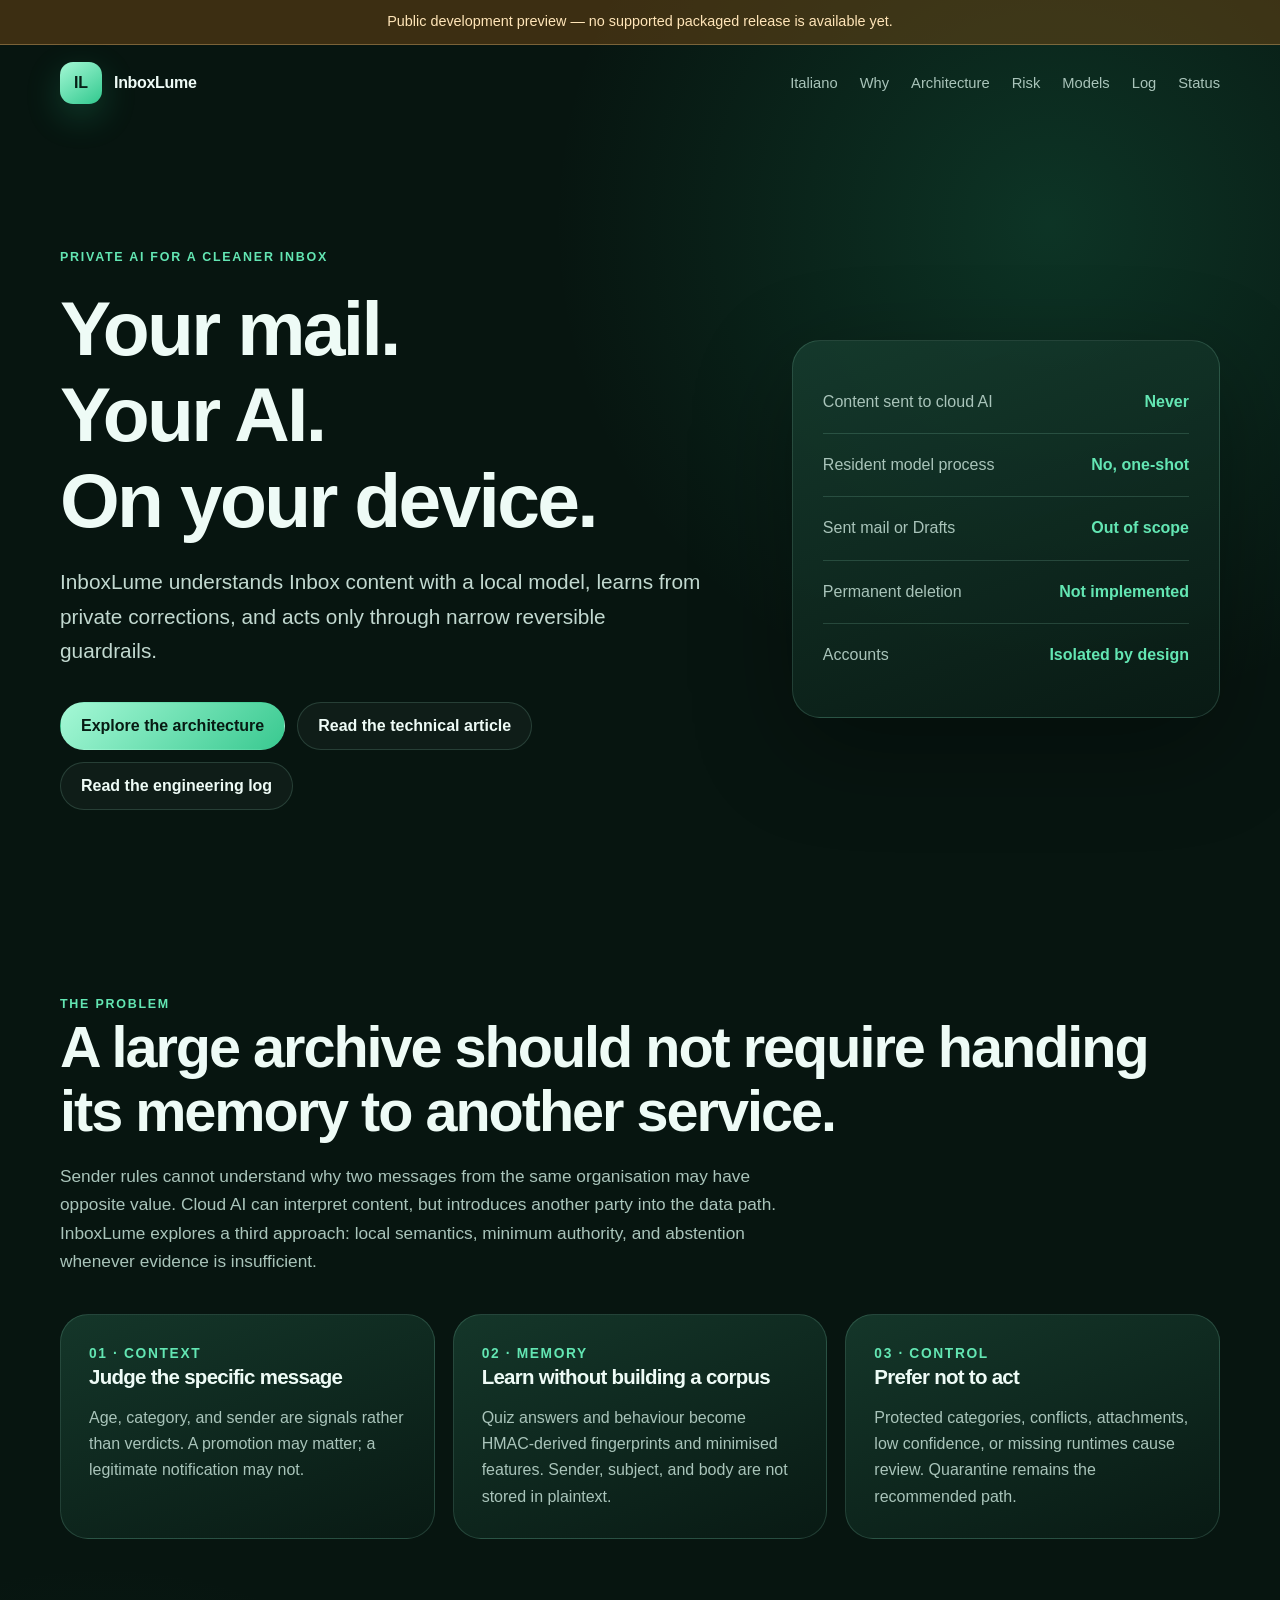
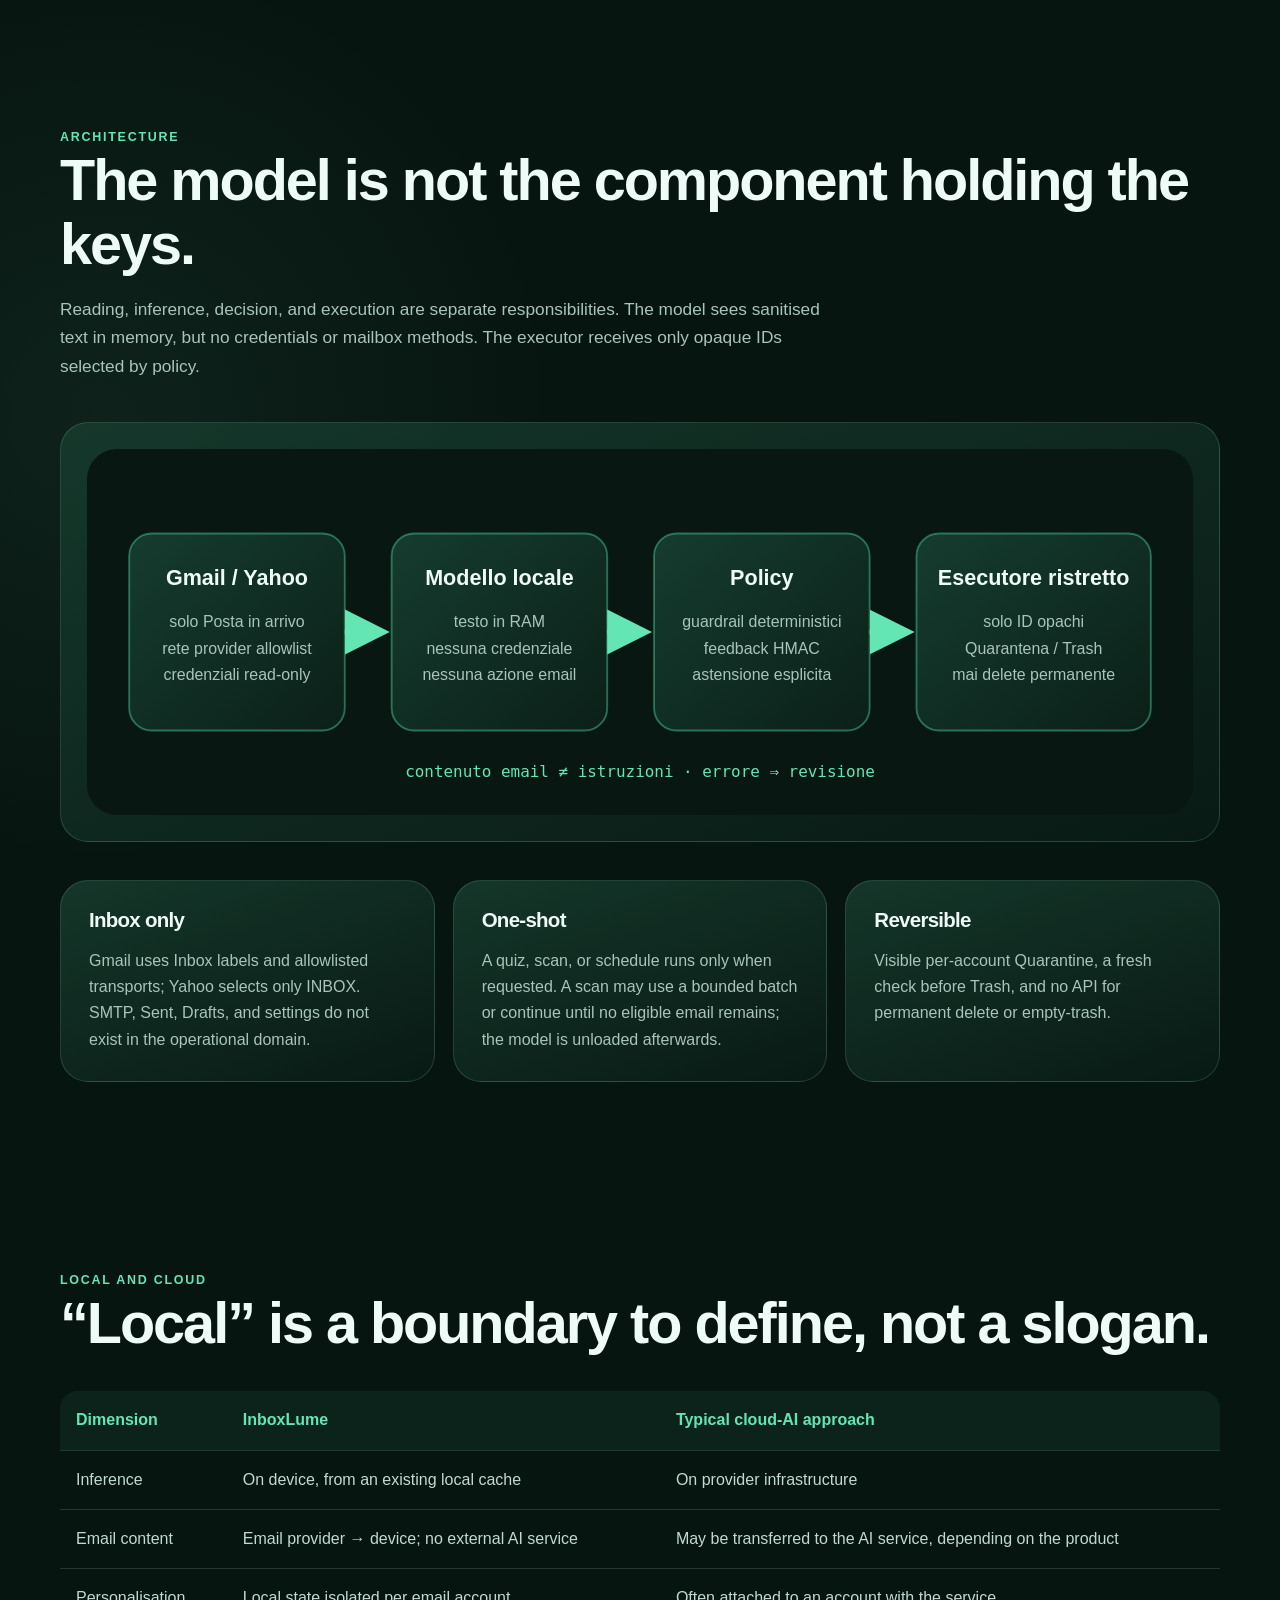
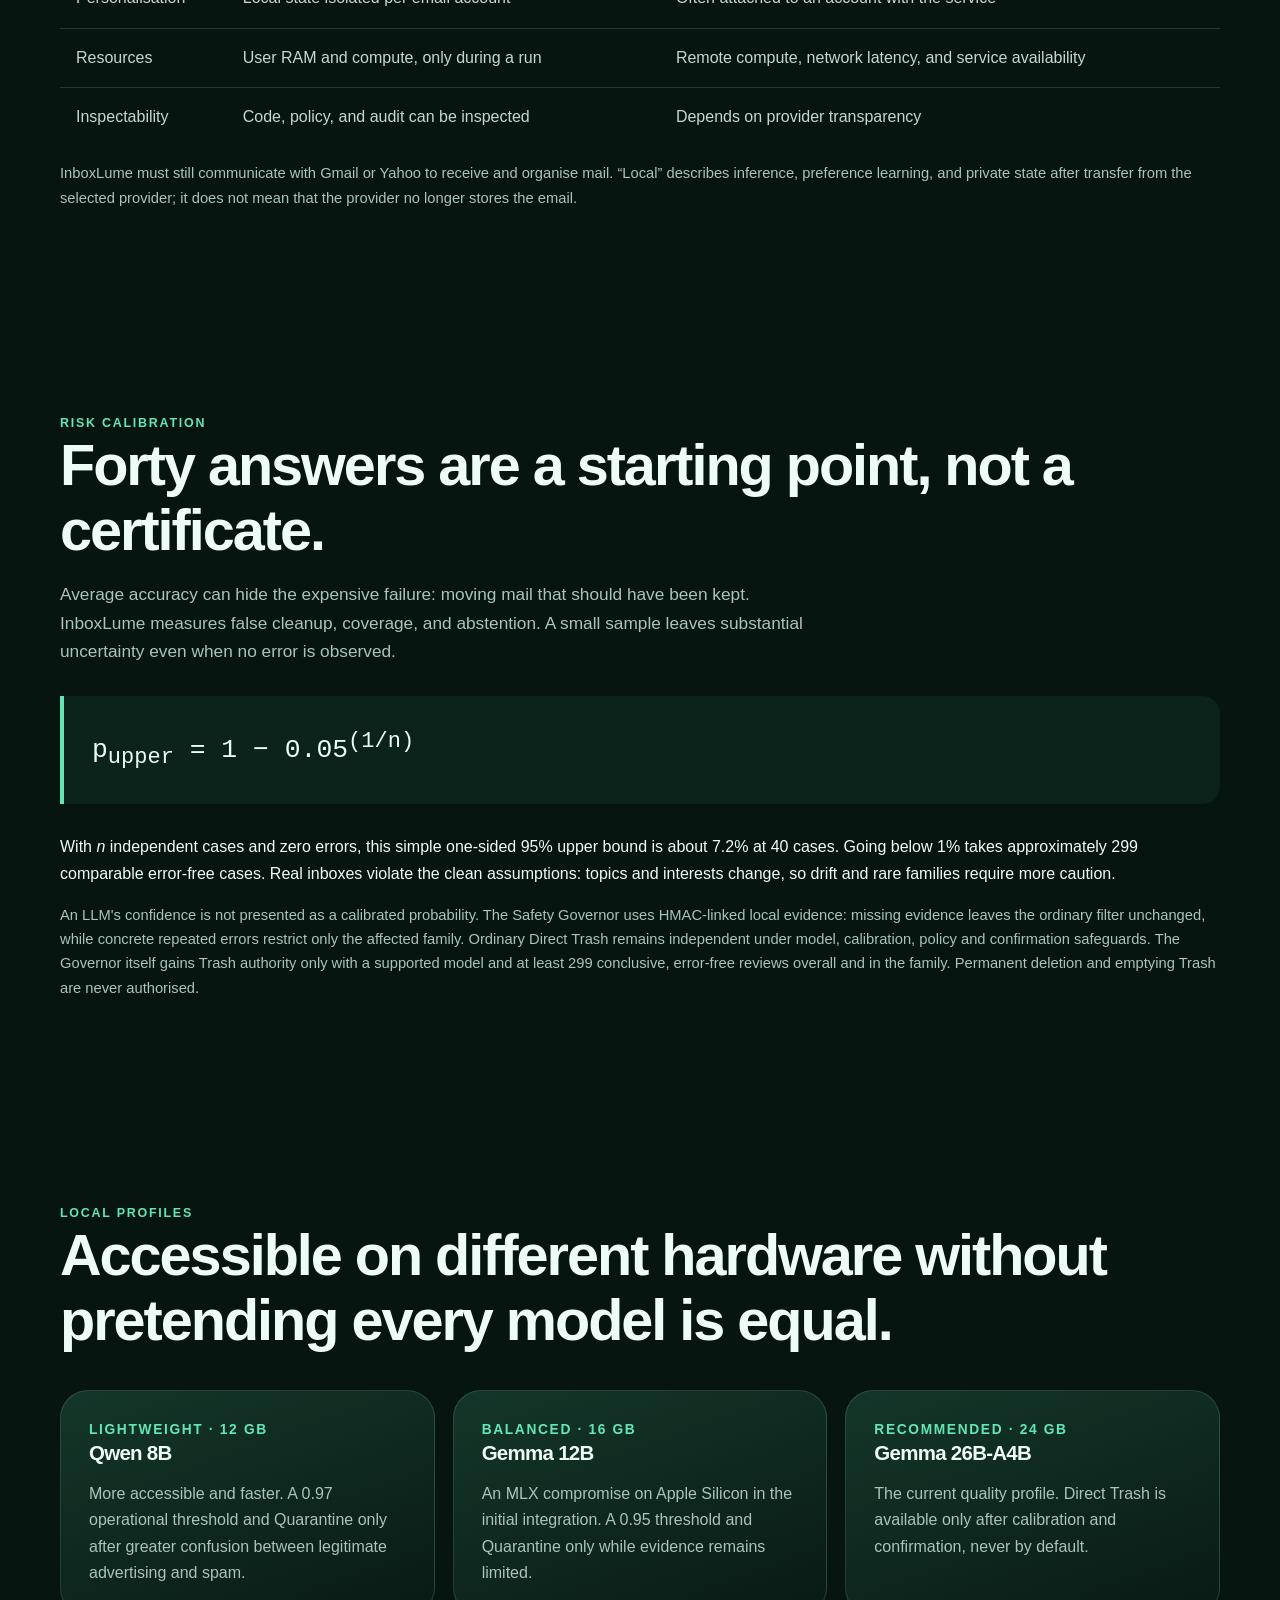
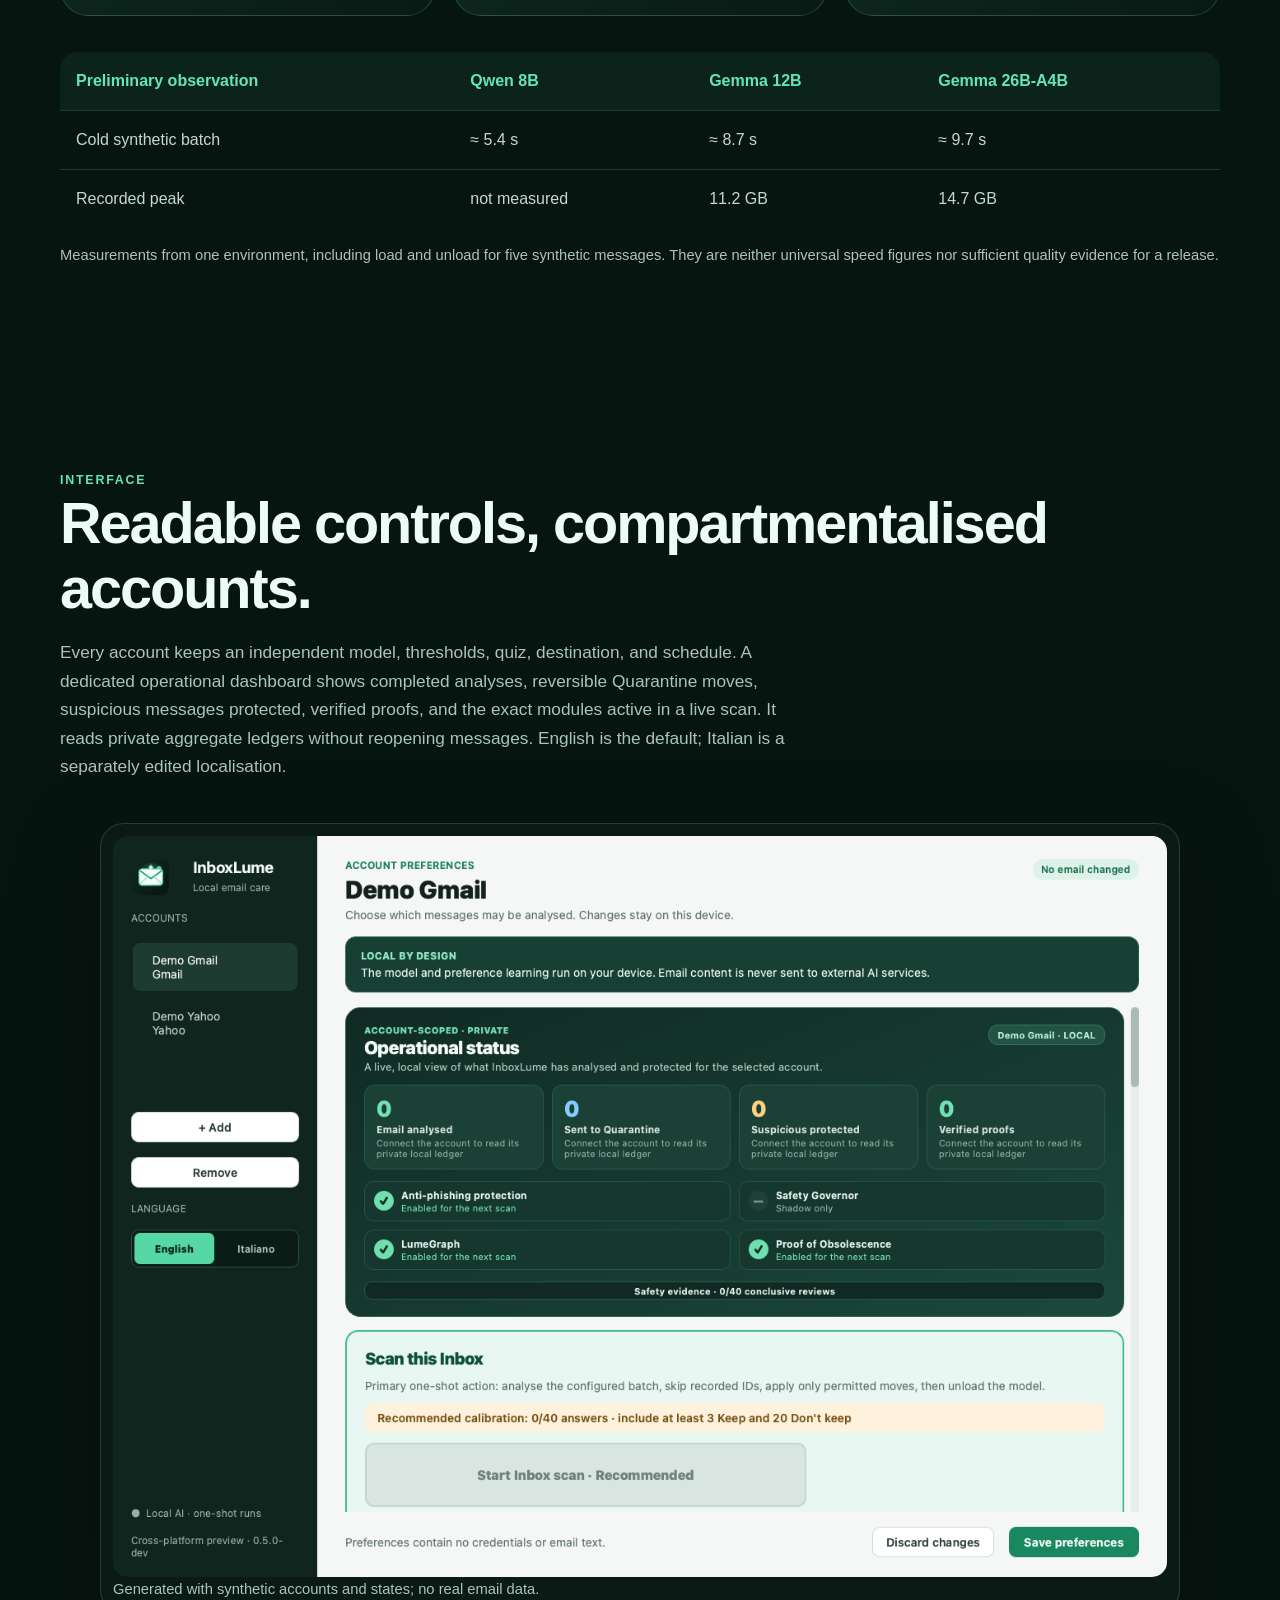
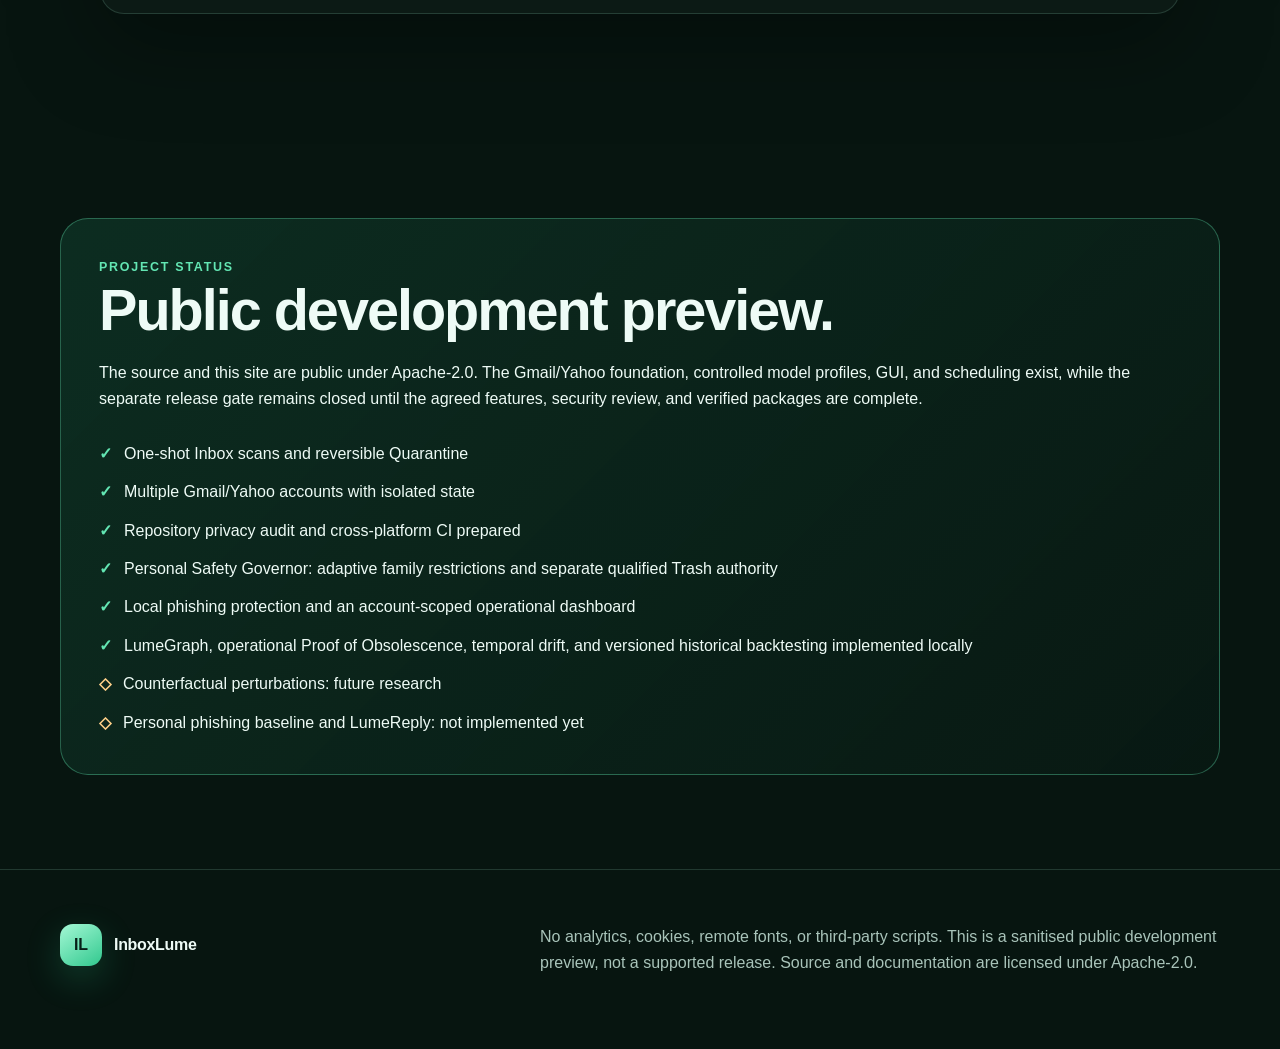
==== commit 5cbeb4cc: "Make "all eligible" an explicit tick, and link the engineering log Reaching an unlimited batch meant" ====
--- a/docs/index.html
+++ b/docs/index.html
@@ -14,7 +14,7 @@
   <link rel="canonical" href="https://vellblue.github.io/inboxlume/">
   <link rel="alternate" hreflang="en" href="https://vellblue.github.io/inboxlume/">
   <link rel="alternate" hreflang="it" href="https://vellblue.github.io/inboxlume/it/">
-  <link rel="stylesheet" href="assets/site.css?v=20260831">
+  <link rel="stylesheet" href="assets/site.css?v=20260901a">
 </head>
 <body>
   <div class="preflight">Public development preview — no supported packaged release is available yet.</div>
@@ -24,7 +24,7 @@
       <div class="nav-links">
         <a href="it/index.html" lang="it">Italiano</a>
         <a href="#why">Why</a><a href="#architecture">Architecture</a>
-        <a href="#math">Risk</a><a href="#models">Models</a><a href="#status">Status</a>
+        <a href="#math">Risk</a><a href="#models">Models</a><a href="engineering-log.html">Log</a><a href="#status">Status</a>
       </div>
     </nav>
   </header>
@@ -37,7 +37,7 @@
         <p class="lead">InboxLume understands Inbox content with a local model, learns from private corrections, and acts only through narrow reversible guardrails.</p>
         <div class="hero-actions">
           <a class="button primary" href="#architecture">Explore the architecture</a>
-          <a class="button" href="ARTICLE.md">Read the technical article</a>
+          <a class="button" href="article.html">Read the technical article</a>
           <a class="button" href="engineering-log.html">Read the engineering log</a>
         </div>
       </div>
--- a/docs/assets/site.css
+++ b/docs/assets/site.css
@@ -171,3 +171,44 @@
 .metric strong { display: block; margin-top: 6px; font-size: 1.6rem; }
 .metric.bad strong { color: var(--danger); }
 .metric.good strong { color: var(--lume); }
+
+/* Static technical article pages generated from the repository Markdown source. */
+.article-shell { padding: 34px 0 90px; }
+.article-hero { padding: clamp(48px, 8vw, 92px) 0 44px; }
+.article-hero h1 {
+  max-width: 18ch;
+  margin-bottom: 0;
+  font-size: clamp(2.7rem, 5.5vw, 4.7rem);
+}
+.article-prose { max-width: 860px; }
+.article-prose > p,
+.article-prose > ul,
+.article-prose > ol { color: #c2d9d0; font-size: 1.04rem; }
+.article-prose > p { margin: 0 0 1.3em; }
+.article-prose a { overflow-wrap: anywhere; }
+.article-prose > h2 {
+  margin: 76px 0 24px;
+  padding-top: 28px;
+  border-top: 1px solid var(--line);
+  font-size: clamp(1.9rem, 4vw, 3.1rem);
+  scroll-margin-top: 24px;
+}
+.article-prose > ul,
+.article-prose > ol { padding-left: 1.35rem; margin: 0 0 1.6rem; }
+.article-prose > ul li,
+.article-prose > ol li { padding-left: .35rem; margin: .65rem 0; }
+.article-note {
+  margin: 0 0 18px; padding: 18px 22px;
+  border: 1px solid var(--line); border-radius: 16px;
+  background: rgba(255,255,255,.025); color: var(--muted);
+}
+.article-note p { margin: 0 0 10px; }
+.article-note p:last-child { margin-bottom: 0; }
+.article-table { overflow-x: auto; margin: 18px 0 34px; }
+.article-table .comparison { margin-top: 0; min-width: 650px; }
+
+@media (max-width: 620px) {
+  .article-shell { padding-top: 10px; }
+  .article-prose > h2 { margin-top: 54px; }
+  .article-note { padding: 16px 18px; }
+}
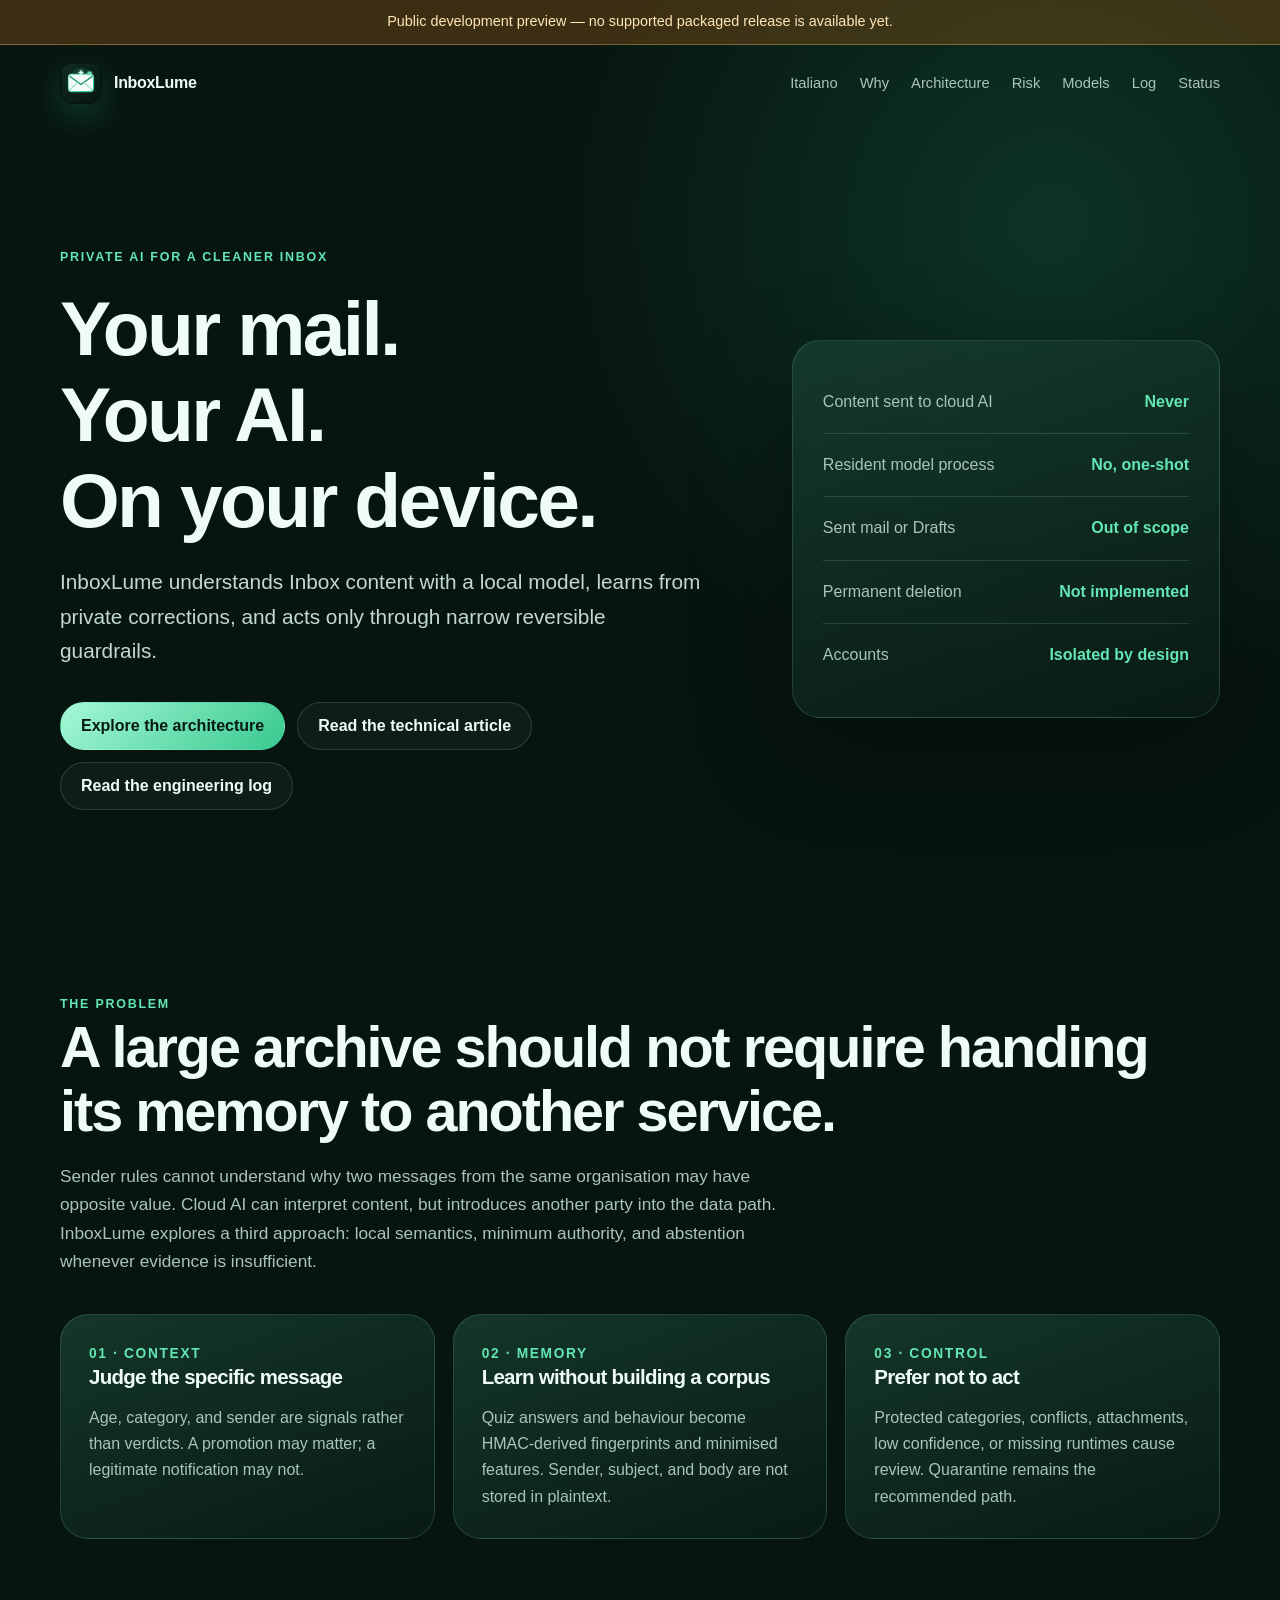
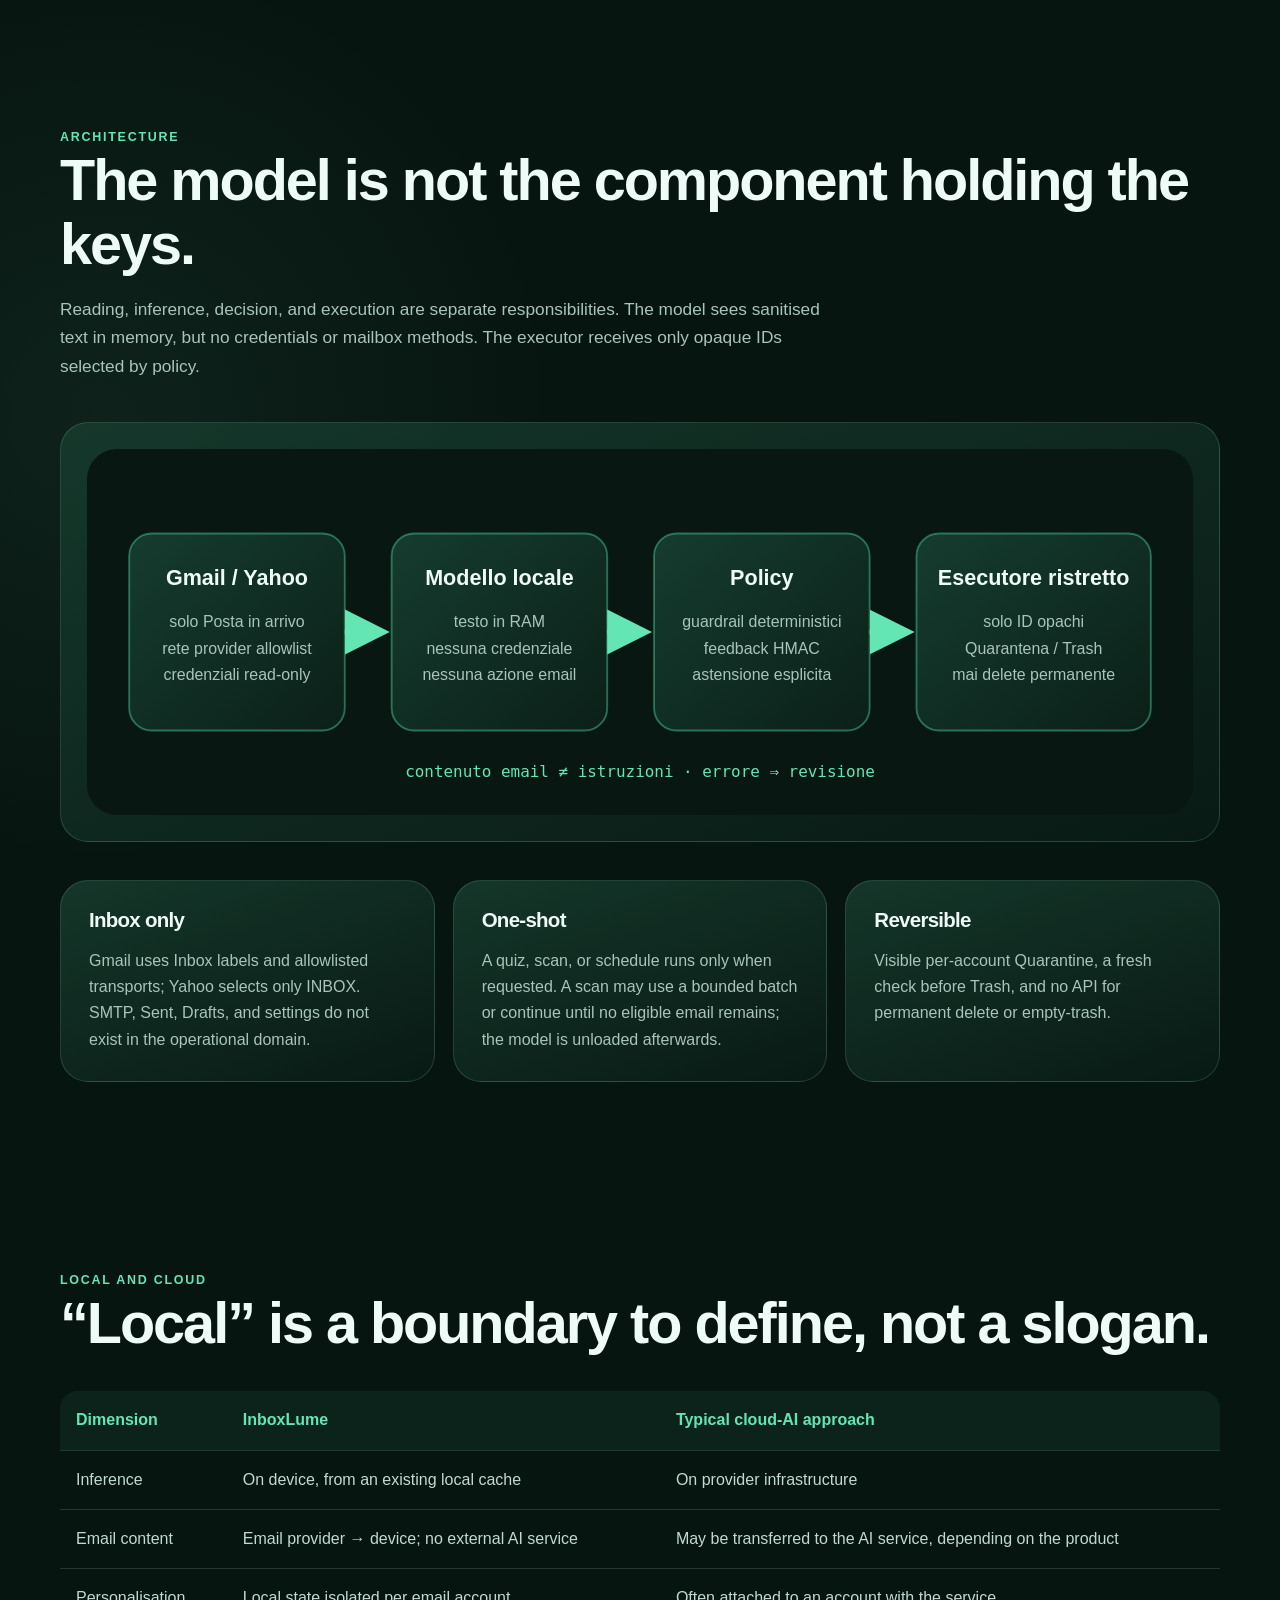
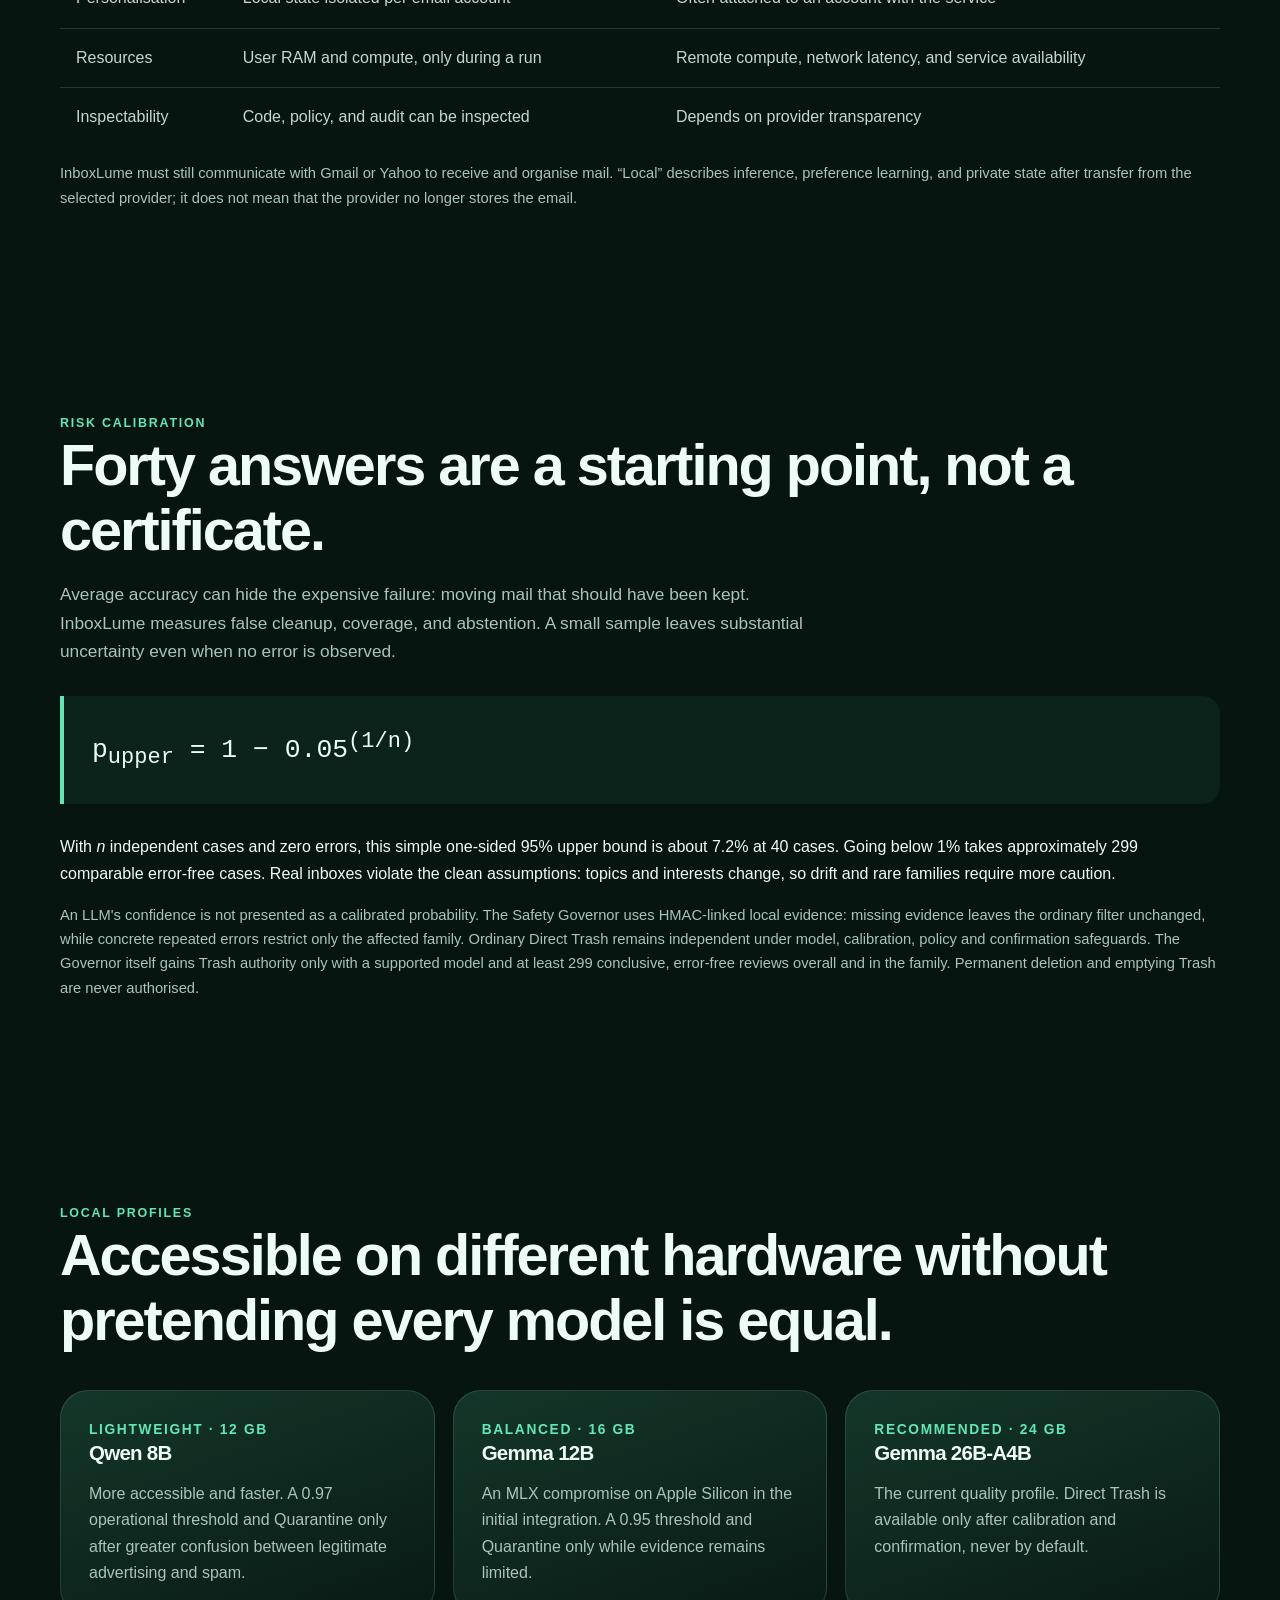
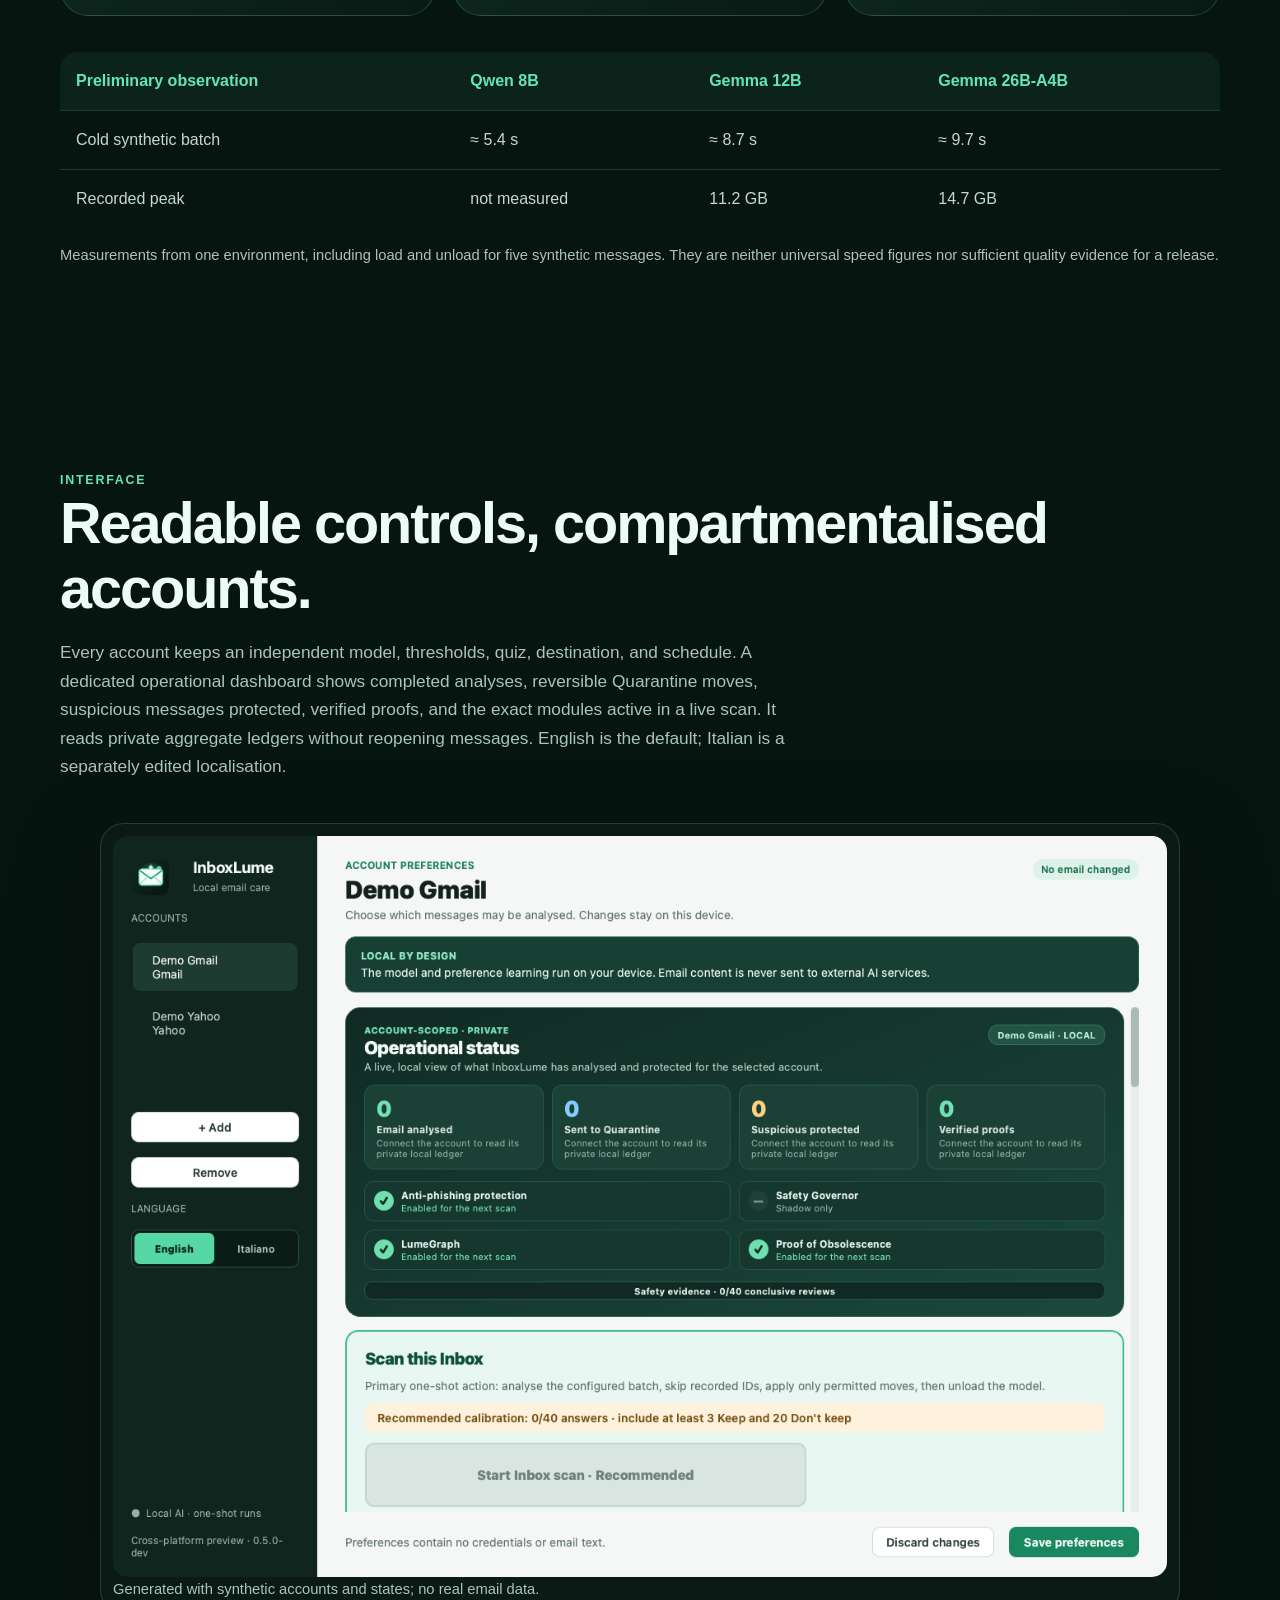
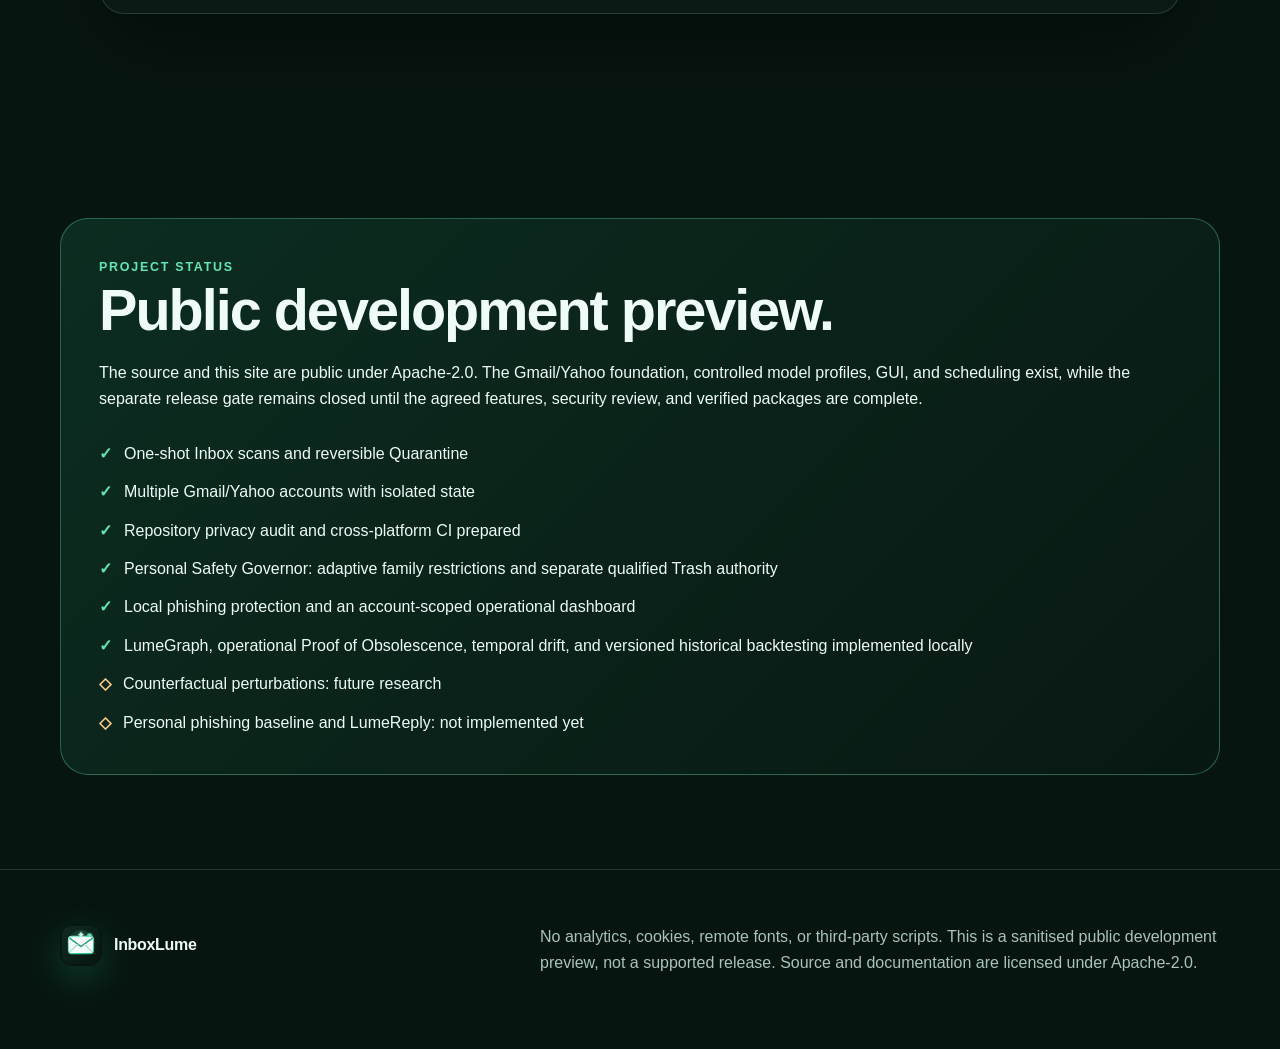
==== commit 07be1dda: "Use the app brand mark on GitHub Pages" ====
--- a/docs/index.html
+++ b/docs/index.html
@@ -9,18 +9,31 @@
   <meta property="og:title" content="InboxLume — Private AI for a cleaner inbox">
   <meta property="og:description" content="Local email understanding with private learning, reversible actions, and explicit safety evidence.">
   <meta property="og:url" content="https://vellblue.github.io/inboxlume/">
+  <meta property="og:image" content="https://vellblue.github.io/inboxlume/assets/og-card.png">
+  <meta property="og:image:type" content="image/png">
+  <meta property="og:image:width" content="1200">
+  <meta property="og:image:height" content="630">
+  <meta property="og:image:alt" content="InboxLume — private AI for a cleaner inbox">
+  <meta property="og:site_name" content="InboxLume">
+  <meta property="og:locale" content="en_US">
+  <meta property="og:locale:alternate" content="it_IT">
+  <meta name="twitter:card" content="summary_large_image">
+  <meta name="twitter:title" content="InboxLume — Private AI for a cleaner inbox">
+  <meta name="twitter:description" content="Local email understanding with private learning, reversible actions, and explicit safety evidence.">
+  <meta name="twitter:image" content="https://vellblue.github.io/inboxlume/assets/og-card.png">
+  <meta name="twitter:image:alt" content="InboxLume — private AI for a cleaner inbox">
   <title>InboxLume — Private AI for a cleaner inbox</title>
-  <link rel="icon" href="assets/favicon.svg" type="image/svg+xml">
+  <link rel="icon" href="assets/favicon.svg?v=20260901b" type="image/svg+xml">
   <link rel="canonical" href="https://vellblue.github.io/inboxlume/">
   <link rel="alternate" hreflang="en" href="https://vellblue.github.io/inboxlume/">
   <link rel="alternate" hreflang="it" href="https://vellblue.github.io/inboxlume/it/">
-  <link rel="stylesheet" href="assets/site.css?v=20260901a">
+  <link rel="stylesheet" href="assets/site.css?v=20260901b">
 </head>
 <body>
   <div class="preflight">Public development preview — no supported packaged release is available yet.</div>
   <header class="wrap">
     <nav aria-label="Main navigation">
-      <a class="brand" href="#top"><span class="brand-mark">IL</span><strong>InboxLume</strong></a>
+      <a class="brand" href="#top"><span class="brand-mark" aria-hidden="true"><img src="assets/brand-mark.svg" alt=""></span><strong>InboxLume</strong></a>
       <div class="nav-links">
         <a href="it/index.html" lang="it">Italiano</a>
         <a href="#why">Why</a><a href="#architecture">Architecture</a>
@@ -141,7 +154,7 @@
 
   <footer>
     <div class="wrap footer-grid">
-      <div><a class="brand" href="#top"><span class="brand-mark">IL</span><strong>InboxLume</strong></a></div>
+      <div><a class="brand" href="#top"><span class="brand-mark" aria-hidden="true"><img src="assets/brand-mark.svg" alt=""></span><strong>InboxLume</strong></a></div>
       <div class="privacy-note">No analytics, cookies, remote fonts, or third-party scripts. This is a sanitised public development preview, not a supported release. Source and documentation are licensed under Apache-2.0.</div>
     </div>
   </footer>
--- a/docs/assets/site.css
+++ b/docs/assets/site.css
@@ -50,9 +50,10 @@
 .brand { display: flex; align-items: center; gap: 12px; color: var(--ink); text-decoration: none; }
 .brand-mark {
   display: grid; place-items: center; width: 42px; height: 42px;
-  border-radius: 13px; color: #072017; background: linear-gradient(145deg, #a4f8d5, #31c88e);
-  font-weight: 900; box-shadow: 0 12px 35px rgba(42, 196, 139, .24);
-}
+  border-radius: 13px; overflow: hidden;
+  box-shadow: 0 12px 35px rgba(42, 196, 139, .24);
+}
+.brand-mark img { display: block; width: 100%; height: 100%; }
 .brand strong { letter-spacing: -.02em; }
 .nav-links { display: flex; gap: 22px; flex-wrap: wrap; }
 .nav-links a { color: var(--muted); text-decoration: none; font-size: .92rem; }
